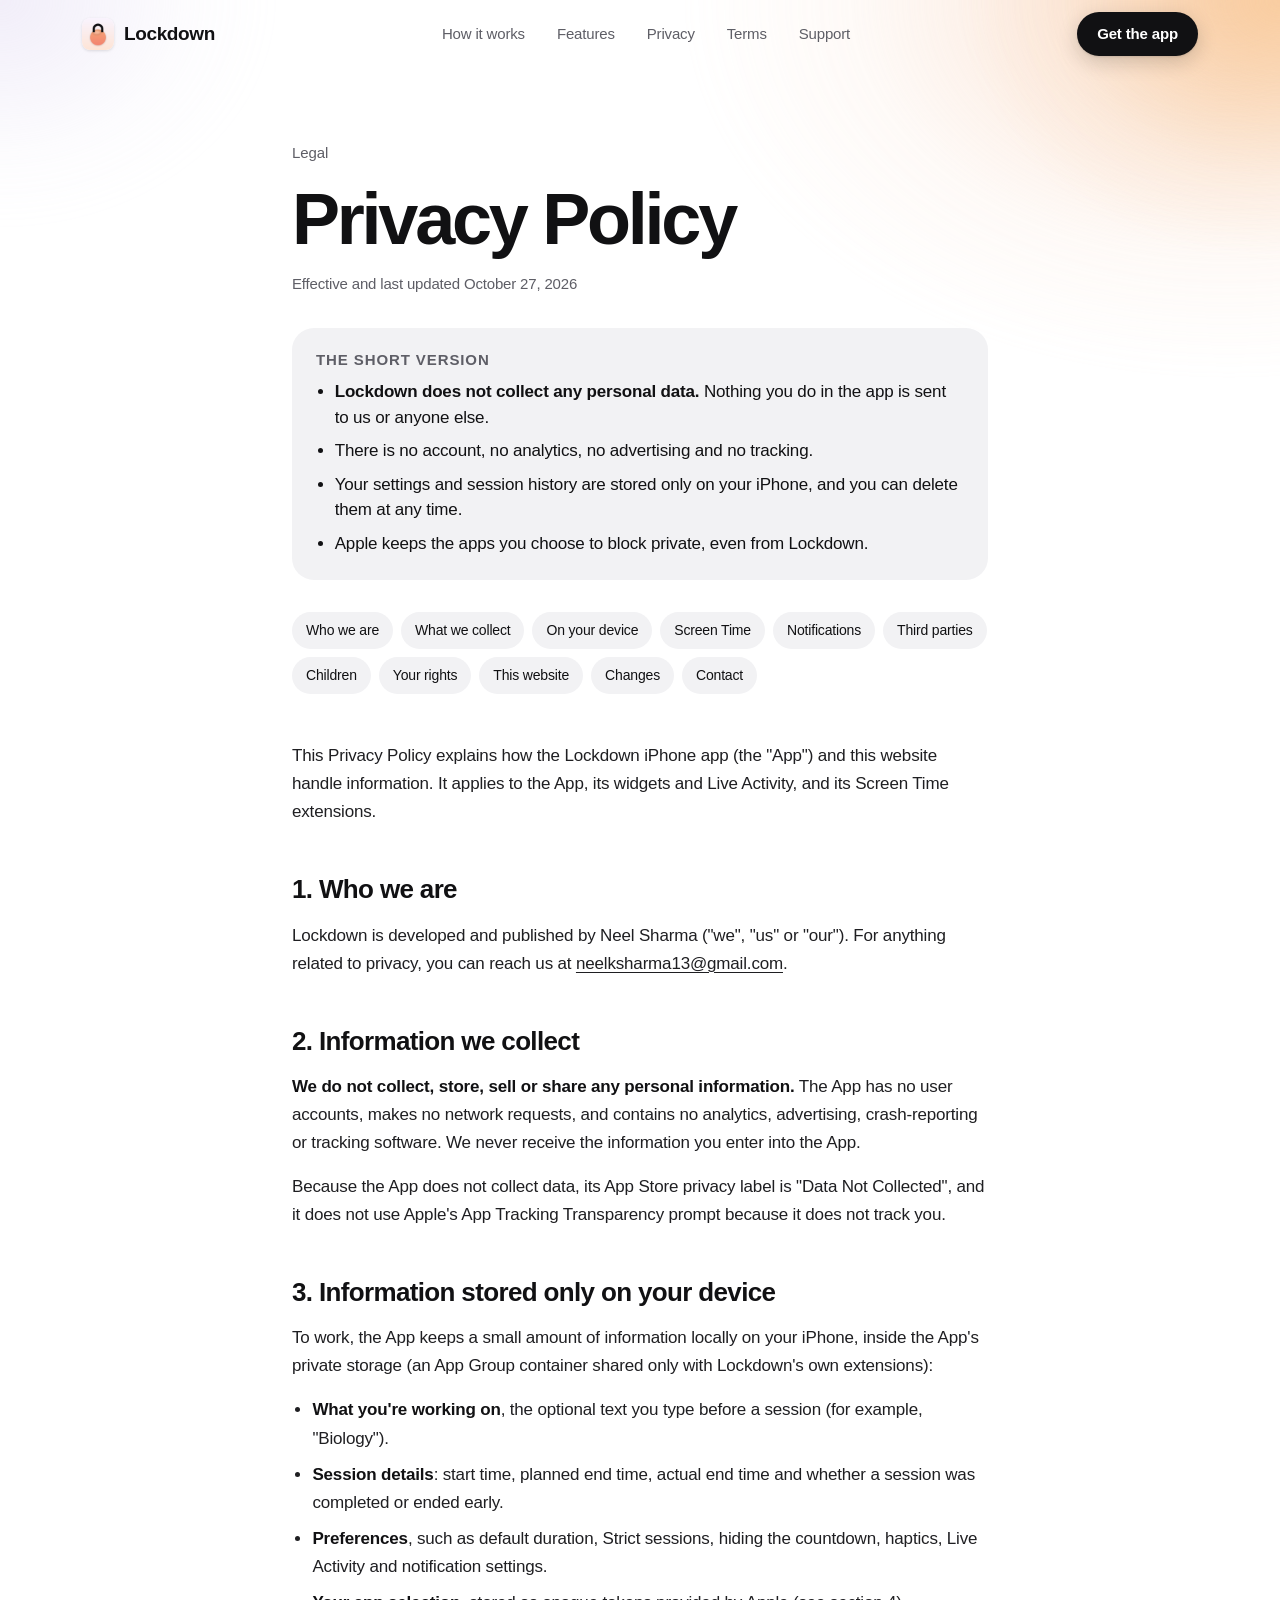
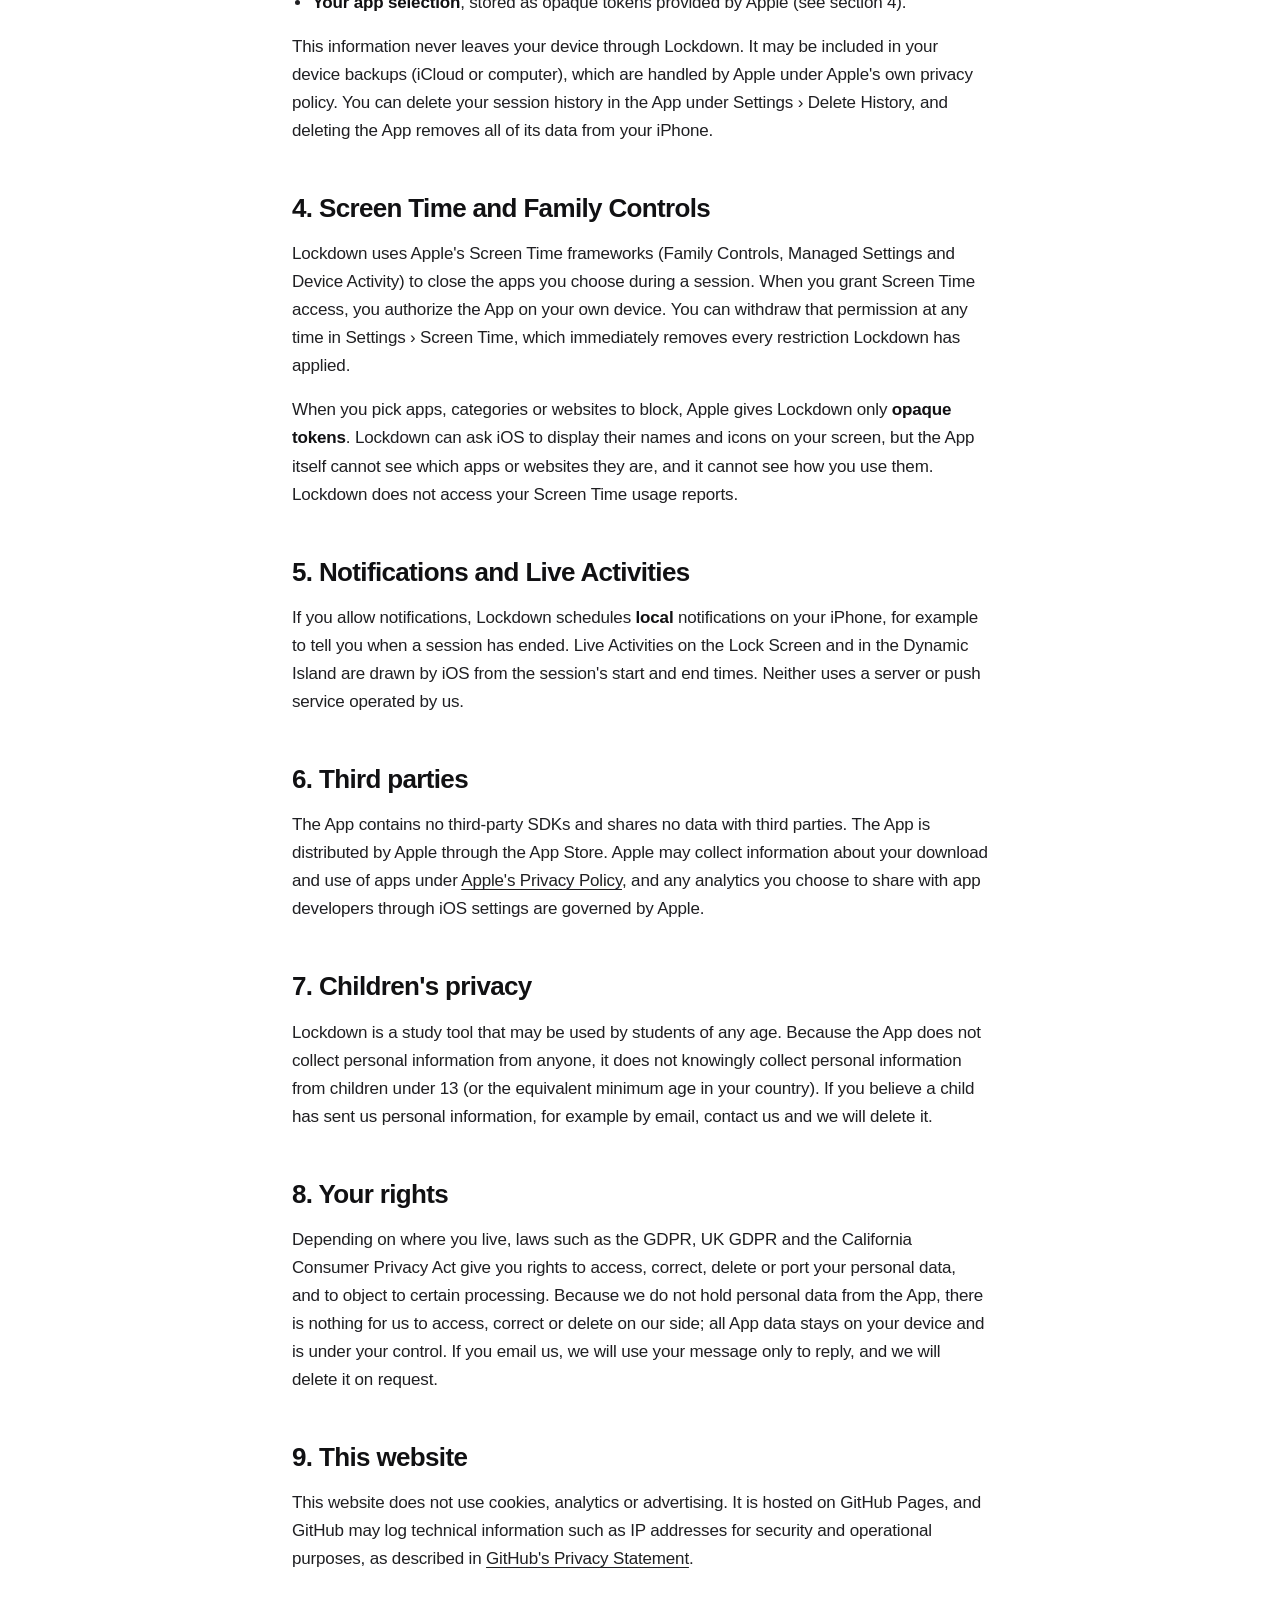
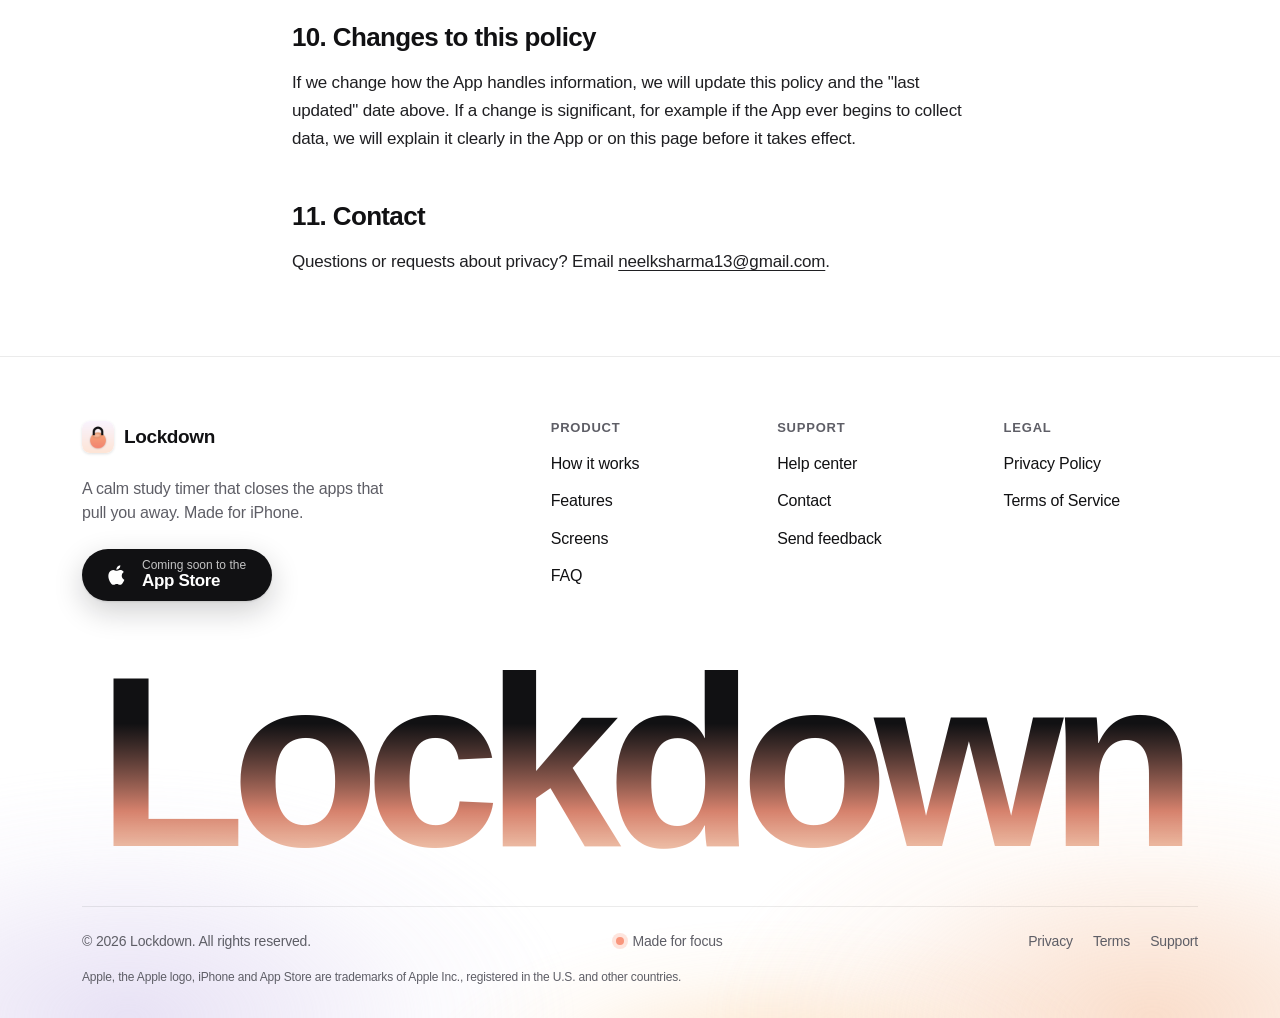
==== privacy/index.html @ 427d25eb "Launch the Lockdown website Home page with product screenshots in iPhone 18 Pro bezels, support page" ====
<!doctype html>
<html lang="en">
<head>
  <meta charset="utf-8">
  <meta name="viewport" content="width=device-width, initial-scale=1, viewport-fit=cover">
  <title>Privacy Policy | Lockdown</title>
  <meta name="description" content="Lockdown collects no personal data. No account, no analytics, no tracking. Your study sessions and settings stay on your iPhone.">
  <meta name="robots" content="index, follow">
  <link rel="canonical" href="https://neel-sh.github.io/Lockdown-website/privacy/">
  <meta name="theme-color" content="#ffffff" media="(prefers-color-scheme: light)">
  <meta name="theme-color" content="#000000" media="(prefers-color-scheme: dark)">
  <meta name="color-scheme" content="light dark">
  <meta property="og:type" content="website">
  <meta property="og:site_name" content="Lockdown">
  <meta property="og:title" content="Privacy Policy | Lockdown">
  <meta property="og:description" content="Lockdown collects no personal data. No account, no analytics, no tracking. Your study sessions and settings stay on your iPhone.">
  <meta property="og:url" content="https://neel-sh.github.io/Lockdown-website/privacy/">
  <meta property="og:image" content="https://neel-sh.github.io/Lockdown-website/assets/img/og-image.jpg">
  <meta name="twitter:card" content="summary_large_image">
  <link rel="icon" href="../favicon.ico" sizes="any">
  <link rel="icon" type="image/png" sizes="64x64" href="../assets/img/favicon-64.png">
  <link rel="apple-touch-icon" href="../assets/img/apple-touch-icon.png">
  <link rel="manifest" href="../site.webmanifest">
  <link rel="stylesheet" href="../assets/css/site.css">
  <script type="application/ld+json">
  [
    {
      "@context": "https://schema.org",
      "@type": "BreadcrumbList",
      "itemListElement": [
        {
          "@type": "ListItem",
          "position": 1,
          "name": "Lockdown",
          "item": "https://neel-sh.github.io/Lockdown-website/"
        },
        {
          "@type": "ListItem",
          "position": 2,
          "name": "Privacy Policy",
          "item": "https://neel-sh.github.io/Lockdown-website/privacy/"
        }
      ]
    },
    {
      "@context": "https://schema.org",
      "@type": "WebPage",
      "name": "Lockdown Privacy Policy",
      "url": "https://neel-sh.github.io/Lockdown-website/privacy/",
      "dateModified": "2026-10-27"
    }
  ]
  </script>
</head>
<body>
  <a class="skip" href="#main">Skip to content</a>

  <header class="nav" role="banner">
    <div class="wrap">
      <a class="brand" href="../" aria-label="Lockdown home">
        <img src="../assets/img/icon-192.png" alt="" width="32" height="32">
        Lockdown
      </a>
      <nav aria-label="Primary">
        <ul class="nav-links">
          <li><a href="../#how">How it works</a></li>
          <li><a href="../#features">Features</a></li>
          <li><a href="../privacy/">Privacy</a></li>
          <li><a href="../terms/">Terms</a></li>
          <li><a href="../support/">Support</a></li>
        </ul>
      </nav>
      <a class="btn btn-primary" href="../#download">Get the app</a>
    </div>
  </header>

  <main id="main" class="doc">
    <div class="atmosphere" aria-hidden="true">
      <span class="glow" style="--c: var(--peach); left: 96%; top: 0%; width: 1100px; height: 760px; --o: .7"></span>
      <span class="glow" style="--c: var(--apricot); left: 100%; top: 0%; width: 640px; height: 520px; --o: .6"></span>
      <span class="glow" style="--c: var(--lavender); left: 0%; top: 0%; width: 560px; height: 460px; --o: .35"></span>
    </div>
    <div class="wrap">
      <span class="eyebrow">Legal</span>
      <h1>Privacy Policy</h1>
      <p class="meta">Effective and last updated October 27, 2026</p>

      <div class="summary">
        <h2>The short version</h2>
        <ul>
          <li><strong>Lockdown does not collect any personal data.</strong> Nothing you do in the app is sent to us or anyone else.</li>
          <li>There is no account, no analytics, no advertising and no tracking.</li>
          <li>Your settings and session history are stored only on your iPhone, and you can delete them at any time.</li>
          <li>Apple keeps the apps you choose to block private, even from Lockdown.</li>
        </ul>
      </div>

      <nav class="toc" aria-label="On this page">
        <a href="#who">Who we are</a><a href="#collect">What we collect</a><a href="#device">On your device</a><a href="#screentime">Screen Time</a><a href="#notifications">Notifications</a><a href="#third">Third parties</a><a href="#children">Children</a><a href="#rights">Your rights</a><a href="#website">This website</a><a href="#changes">Changes</a><a href="#contact">Contact</a>
      </nav>

      <div class="prose">
        <p>This Privacy Policy explains how the Lockdown iPhone app (the "App") and this website handle information. It applies to the App, its widgets and Live Activity, and its Screen Time extensions.</p>

        <h2 id="who">1. Who we are</h2>
        <p>Lockdown is developed and published by Neel Sharma ("we", "us" or "our"). For anything related to privacy, you can reach us at <a href="mailto:neelksharma13@gmail.com">neelksharma13@gmail.com</a>.</p>

        <h2 id="collect">2. Information we collect</h2>
        <p><strong>We do not collect, store, sell or share any personal information.</strong> The App has no user accounts, makes no network requests, and contains no analytics, advertising, crash-reporting or tracking software. We never receive the information you enter into the App.</p>
        <p>Because the App does not collect data, its App Store privacy label is "Data Not Collected", and it does not use Apple's App Tracking Transparency prompt because it does not track you.</p>

        <h2 id="device">3. Information stored only on your device</h2>
        <p>To work, the App keeps a small amount of information locally on your iPhone, inside the App's private storage (an App Group container shared only with Lockdown's own extensions):</p>
        <ul>
          <li><strong>What you're working on</strong>, the optional text you type before a session (for example, "Biology").</li>
          <li><strong>Session details</strong>: start time, planned end time, actual end time and whether a session was completed or ended early.</li>
          <li><strong>Preferences</strong>, such as default duration, Strict sessions, hiding the countdown, haptics, Live Activity and notification settings.</li>
          <li><strong>Your app selection</strong>, stored as opaque tokens provided by Apple (see section 4).</li>
        </ul>
        <p>This information never leaves your device through Lockdown. It may be included in your device backups (iCloud or computer), which are handled by Apple under Apple's own privacy policy. You can delete your session history in the App under Settings › Delete History, and deleting the App removes all of its data from your iPhone.</p>

        <h2 id="screentime">4. Screen Time and Family Controls</h2>
        <p>Lockdown uses Apple's Screen Time frameworks (Family Controls, Managed Settings and Device Activity) to close the apps you choose during a session. When you grant Screen Time access, you authorize the App on your own device. You can withdraw that permission at any time in Settings › Screen Time, which immediately removes every restriction Lockdown has applied.</p>
        <p>When you pick apps, categories or websites to block, Apple gives Lockdown only <strong>opaque tokens</strong>. Lockdown can ask iOS to display their names and icons on your screen, but the App itself cannot see which apps or websites they are, and it cannot see how you use them. Lockdown does not access your Screen Time usage reports.</p>

        <h2 id="notifications">5. Notifications and Live Activities</h2>
        <p>If you allow notifications, Lockdown schedules <strong>local</strong> notifications on your iPhone, for example to tell you when a session has ended. Live Activities on the Lock Screen and in the Dynamic Island are drawn by iOS from the session's start and end times. Neither uses a server or push service operated by us.</p>

        <h2 id="third">6. Third parties</h2>
        <p>The App contains no third-party SDKs and shares no data with third parties. The App is distributed by Apple through the App Store. Apple may collect information about your download and use of apps under <a href="https://www.apple.com/legal/privacy/" rel="noopener">Apple's Privacy Policy</a>, and any analytics you choose to share with app developers through iOS settings are governed by Apple.</p>

        <h2 id="children">7. Children's privacy</h2>
        <p>Lockdown is a study tool that may be used by students of any age. Because the App does not collect personal information from anyone, it does not knowingly collect personal information from children under 13 (or the equivalent minimum age in your country). If you believe a child has sent us personal information, for example by email, contact us and we will delete it.</p>

        <h2 id="rights">8. Your rights</h2>
        <p>Depending on where you live, laws such as the GDPR, UK GDPR and the California Consumer Privacy Act give you rights to access, correct, delete or port your personal data, and to object to certain processing. Because we do not hold personal data from the App, there is nothing for us to access, correct or delete on our side; all App data stays on your device and is under your control. If you email us, we will use your message only to reply, and we will delete it on request.</p>

        <h2 id="website">9. This website</h2>
        <p>This website does not use cookies, analytics or advertising. It is hosted on GitHub Pages, and GitHub may log technical information such as IP addresses for security and operational purposes, as described in <a href="https://docs.github.com/en/site-policy/privacy-policies/github-general-privacy-statement" rel="noopener">GitHub's Privacy Statement</a>.</p>

        <h2 id="changes">10. Changes to this policy</h2>
        <p>If we change how the App handles information, we will update this policy and the "last updated" date above. If a change is significant, for example if the App ever begins to collect data, we will explain it clearly in the App or on this page before it takes effect.</p>

        <h2 id="contact">11. Contact</h2>
        <p>Questions or requests about privacy? Email <a href="mailto:neelksharma13@gmail.com">neelksharma13@gmail.com</a>.</p>
      </div>
    </div>
  </main>

  <footer class="footer" role="contentinfo">
    <div class="atmosphere" aria-hidden="true">
      <span class="glow" style="--c: var(--lavender); left: 10%; top: 100%; width: 900px; height: 500px; --o: .6"></span>
      <span class="glow" style="--c: var(--peach); left: 90%; top: 100%; width: 900px; height: 500px; --o: .75"></span>
      <span class="glow" style="--c: var(--apricot); left: 60%; top: 108%; width: 700px; height: 300px; --o: .4"></span>
    </div>
    <div class="wrap" style="position: relative; z-index: 1">
      <div class="top">
        <div class="about">
          <a class="brand" href="../"><img src="../assets/img/icon-192.png" alt="" width="32" height="32" loading="lazy">Lockdown</a>
          <p>A calm study timer that closes the apps that pull you away. Made for iPhone.</p>
          <a class="store" data-store href="../#download" aria-label="Download Lockdown on the App Store">
            <svg viewBox="0 0 24 24" fill="currentColor" aria-hidden="true"><path d="M16.37 12.62c-.02-2.3 1.88-3.4 1.96-3.46-1.07-1.56-2.73-1.78-3.32-1.8-1.41-.14-2.76.83-3.47.83-.72 0-1.82-.81-3-.79-1.54.02-2.96.9-3.75 2.27-1.6 2.78-.41 6.89 1.15 9.14.76 1.1 1.67 2.34 2.86 2.3 1.15-.05 1.58-.74 2.97-.74 1.38 0 1.78.74 2.99.72 1.24-.02 2.02-1.12 2.77-2.23.87-1.28 1.23-2.52 1.25-2.58-.03-.01-2.39-.92-2.41-3.66zM14.1 5.86c.63-.77 1.06-1.83.94-2.89-.91.04-2.02.61-2.67 1.37-.58.68-1.1 1.77-.96 2.81 1.02.08 2.06-.52 2.69-1.29z"/></svg>
            <span><small>Download on the</small><strong>App Store</strong></span>
          </a>
        </div>
        <div class="cols">
          <div>
            <h4>Product</h4>
            <ul>
              <li><a href="../#how">How it works</a></li>
              <li><a href="../#features">Features</a></li>
              <li><a href="../#screens">Screens</a></li>
              <li><a href="../#faq">FAQ</a></li>
            </ul>
          </div>
          <div>
            <h4>Support</h4>
            <ul>
              <li><a href="../support/">Help center</a></li>
              <li><a href="mailto:neelksharma13@gmail.com?subject=Lockdown">Contact</a></li>
              <li><a href="../support/#feedback">Send feedback</a></li>
            </ul>
          </div>
          <div>
            <h4>Legal</h4>
            <ul>
              <li><a href="../privacy/">Privacy Policy</a></li>
              <li><a href="../terms/">Terms of Service</a></li>
            </ul>
          </div>
        </div>
      </div>
      <div class="wordmark" aria-hidden="true">Lockdown</div>
      <div class="bottom">
        <span>© <span data-year>2026</span> Lockdown. All rights reserved.</span>
        <span class="status"><i aria-hidden="true"></i>Made for focus</span>
        <span class="links"><a href="../privacy/">Privacy</a><a href="../terms/">Terms</a><a href="../support/">Support</a></span>
      </div>
      <p class="muted" style="font-size: 12px; margin-top: 16px">Apple, the Apple logo, iPhone and App Store are trademarks of Apple Inc., registered in the U.S. and other countries.</p>
    </div>
  </footer>

  <script src="../assets/js/site.js" defer></script>
</body>
</html>
---- assets/css/site.css ----
/* Lockdown — site styles
   Mirrors the app's design system: Ink/Graphite type on a white (or black) ground,
   one diffused field of warm light per section, glass only on things you touch. */

:root {
  /* Neutrals */
  --ground: #ffffff;
  --ink: #111113;
  --graphite: #5e5e66;
  --fill: #f2f2f4;
  --fill-selected: #ffffff;
  --track: rgba(0, 0, 0, 0.1);
  --hairline: rgba(0, 0, 0, 0.08);

  /* Atmosphere */
  --rose: #dc8e9c;
  --coral: #f9967d;
  --peach: #f8d2b9;
  --apricot: #f8be7e;
  --yellow: #fae8a2;
  --lavender: #d8ceee;

  --glass: rgba(255, 255, 255, 0.62);
  --glass-border: rgba(255, 255, 255, 0.7);
  --shadow: 0 1px 2px rgba(17, 17, 19, 0.04), 0 8px 24px rgba(17, 17, 19, 0.06);
  --phone-shadow: drop-shadow(0 40px 60px rgba(80, 40, 20, 0.16)) drop-shadow(0 8px 16px rgba(17, 17, 19, 0.08));

  /* 4-pt scale, as in the app */
  --s1: 4px; --s2: 8px; --s3: 12px; --s4: 16px; --s5: 20px; --s6: 24px; --s8: 32px; --s12: 48px; --s16: 64px;
  --margin: 20px;
  --radius: 22px;
  --capsule: 52px;
  --max: 1180px;

  --font: -apple-system, BlinkMacSystemFont, "SF Pro Display", "SF Pro Text", "Inter", "Segoe UI", Roboto, "Helvetica Neue", Arial, sans-serif;
  --ease: cubic-bezier(0.22, 1, 0.36, 1);

  color-scheme: light dark;
}

@media (prefers-color-scheme: dark) {
  :root:not([data-theme="light"]) {
    --ground: #000000;
    --ink: #f5f5f7;
    --graphite: #a3a3ab;
    --fill: #1c1c1e;
    --fill-selected: #48484d;
    --track: rgba(255, 255, 255, 0.16);
    --hairline: rgba(255, 255, 255, 0.1);
    --rose: #9d3d59;
    --coral: #ca5843;
    --peach: #a95d3a;
    --apricot: #ca7e31;
    --yellow: #d1ac4e;
    --lavender: #674f8d;
    --glass: rgba(28, 28, 30, 0.6);
    --glass-border: rgba(255, 255, 255, 0.08);
    --shadow: 0 1px 2px rgba(0, 0, 0, 0.4), 0 8px 24px rgba(0, 0, 0, 0.4);
    --phone-shadow: drop-shadow(0 40px 60px rgba(0, 0, 0, 0.6)) drop-shadow(0 0 40px rgba(202, 88, 67, 0.12));
  }
}

:root[data-theme="dark"] {
  --ground: #000000;
  --ink: #f5f5f7;
  --graphite: #a3a3ab;
  --fill: #1c1c1e;
  --fill-selected: #48484d;
  --track: rgba(255, 255, 255, 0.16);
  --hairline: rgba(255, 255, 255, 0.1);
  --rose: #9d3d59;
  --coral: #ca5843;
  --peach: #a95d3a;
  --apricot: #ca7e31;
  --yellow: #d1ac4e;
  --lavender: #674f8d;
  --glass: rgba(28, 28, 30, 0.6);
  --glass-border: rgba(255, 255, 255, 0.08);
  --shadow: 0 1px 2px rgba(0, 0, 0, 0.4), 0 8px 24px rgba(0, 0, 0, 0.4);
  --phone-shadow: drop-shadow(0 40px 60px rgba(0, 0, 0, 0.6)) drop-shadow(0 0 40px rgba(202, 88, 67, 0.12));
}

*, *::before, *::after { box-sizing: border-box; }

html {
  -webkit-text-size-adjust: 100%;
  text-size-adjust: 100%;
  scroll-behavior: smooth;
  scroll-padding-top: 88px;
}

body {
  margin: 0;
  background: var(--ground);
  color: var(--ink);
  font-family: var(--font);
  font-size: 17px;
  line-height: 1.5;
  letter-spacing: -0.01em;
  -webkit-font-smoothing: antialiased;
  -moz-osx-font-smoothing: grayscale;
  overflow-x: clip;
}

img { display: block; max-width: 100%; height: auto; }
a { color: inherit; }
p { margin: 0; }
h1, h2, h3, h4 { margin: 0; font-weight: 700; letter-spacing: -0.03em; line-height: 1.05; }

.skip {
  position: absolute; left: var(--s4); top: -60px; z-index: 100;
  background: var(--ink); color: var(--ground); padding: var(--s2) var(--s4); border-radius: 999px;
  text-decoration: none; font-weight: 600;
}
.skip:focus { top: var(--s4); }

:focus-visible { outline: 2px solid var(--ink); outline-offset: 3px; border-radius: 8px; }

.wrap { width: 100%; max-width: var(--max); margin: 0 auto; padding: 0 var(--margin); }
@media (min-width: 720px) { .wrap { padding: 0 var(--s8); } }

.eyebrow {
  display: inline-flex; align-items: center; gap: var(--s2);
  font-size: 15px; font-weight: 500; color: var(--graphite); letter-spacing: -0.005em;
}
.muted { color: var(--graphite); }

/* ---------- Atmosphere: one diffused field of light ---------- */
.atmosphere { position: absolute; inset: 0; overflow: hidden; pointer-events: none; z-index: 0; }
.glow {
  position: absolute; border-radius: 50%;
  background: radial-gradient(closest-side, var(--c) 0%, color-mix(in srgb, var(--c) 62%, transparent) 32%, color-mix(in srgb, var(--c) 16%, transparent) 68%, transparent 100%);
  filter: blur(8px);
  opacity: var(--o, 1);
  transform: translate(-50%, -50%);
  will-change: transform;
}
@supports not (background: color-mix(in srgb, red, blue)) {
  .glow { background: radial-gradient(closest-side, var(--c), transparent); }
}
@media (prefers-color-scheme: dark) { :root:not([data-theme="light"]) .glow { opacity: calc(var(--o, 1) * 0.9); } }

.rings {
  position: absolute; border-radius: 50%; transform: translate(-50%, -50%);
  background: repeating-radial-gradient(circle, transparent 0 calc(12.5% - 1px), rgba(255, 255, 255, 0.45) calc(12.5% - 1px) 12.5%);
  -webkit-mask: radial-gradient(circle, #000 0 70.5%, transparent 71%);
          mask: radial-gradient(circle, #000 0 70.5%, transparent 71%);
}

/* ---------- Nav ---------- */
.nav {
  position: fixed; top: 0; left: 0; right: 0; z-index: 50;
  padding: var(--s3) 0;
  transition: background 0.3s var(--ease), box-shadow 0.3s var(--ease);
}
.nav.scrolled {
  background: color-mix(in srgb, var(--ground) 72%, transparent);
  -webkit-backdrop-filter: saturate(180%) blur(20px);
          backdrop-filter: saturate(180%) blur(20px);
  box-shadow: 0 1px 0 var(--hairline);
}
.nav .wrap { display: flex; align-items: center; justify-content: space-between; gap: var(--s4); }
.brand { display: inline-flex; align-items: center; gap: 10px; text-decoration: none; font-weight: 650; font-size: 19px; letter-spacing: -0.02em; }
.brand img { width: 32px; height: 32px; border-radius: 8px; box-shadow: 0 1px 3px rgba(0,0,0,.12); }
.nav-links { display: none; gap: var(--s8); list-style: none; margin: 0; padding: 0; }
.nav-links a { text-decoration: none; font-size: 15px; color: var(--graphite); font-weight: 500; transition: color .2s; }
.nav-links a:hover { color: var(--ink); }
@media (min-width: 860px) { .nav-links { display: flex; } }

/* ---------- Buttons (capsules, like the app) ---------- */
.btn {
  display: inline-flex; align-items: center; justify-content: center; gap: 10px;
  min-height: 44px; padding: 0 var(--s5);
  border-radius: 999px; border: 0; cursor: pointer;
  font: inherit; font-weight: 600; font-size: 15px; letter-spacing: -0.01em; text-decoration: none;
  transition: transform .2s var(--ease), box-shadow .2s var(--ease), background .2s;
  -webkit-tap-highlight-color: transparent;
}
.btn:active { transform: scale(0.97); }
.btn-primary { background: var(--ink); color: var(--ground); box-shadow: 0 1px 2px rgba(0,0,0,.1), 0 6px 20px rgba(17,17,19,.18); }
.btn-primary:hover { transform: translateY(-1px); box-shadow: 0 2px 4px rgba(0,0,0,.1), 0 12px 28px rgba(17,17,19,.22); }
.btn-glass {
  background: var(--glass); color: var(--ink);
  border: 1px solid var(--glass-border);
  -webkit-backdrop-filter: blur(20px) saturate(160%); backdrop-filter: blur(20px) saturate(160%);
  box-shadow: var(--shadow);
}
.btn-lg { min-height: var(--capsule); padding: 0 var(--s6); font-size: 17px; }

.store {
  display: inline-flex; align-items: center; gap: 12px;
  min-height: 60px; padding: 0 26px 0 22px; border-radius: 999px;
  background: var(--ink); color: var(--ground); text-decoration: none;
  box-shadow: 0 1px 2px rgba(0,0,0,.1), 0 10px 30px rgba(17,17,19,.2);
  transition: transform .25s var(--ease), box-shadow .25s var(--ease);
}
.store:hover { transform: translateY(-2px); box-shadow: 0 2px 4px rgba(0,0,0,.1), 0 16px 40px rgba(17,17,19,.26); }
.store:active { transform: scale(.98); }
.store svg { width: 26px; height: 26px; flex: none; }
.store span { display: flex; flex-direction: column; line-height: 1.1; text-align: left; }
.store small { font-size: 12px; font-weight: 500; opacity: .75; letter-spacing: 0; }
.store strong { font-size: 19px; font-weight: 600; letter-spacing: -0.02em; }
.store[aria-disabled="true"] { cursor: default; }

/* ---------- Hero ---------- */
.hero { position: relative; padding: 128px 0 0; overflow: hidden; isolation: isolate; }
.hero .wrap { position: relative; z-index: 1; display: grid; gap: var(--s12); align-items: center; }
.hero-copy { max-width: 620px; }
.hero h1 { font-size: clamp(52px, 9vw, 104px); letter-spacing: -0.045em; line-height: 0.98; margin-top: var(--s5); }
.hero .lede { font-size: clamp(19px, 2.2vw, 23px); line-height: 1.45; color: var(--graphite); margin-top: var(--s6); max-width: 34ch; }
.hero-cta { display: flex; flex-wrap: wrap; align-items: center; gap: var(--s4); margin-top: var(--s8); }
.hero-note { font-size: 14px; color: var(--graphite); }

.pill {
  display: inline-flex; align-items: center; gap: var(--s2);
  padding: 6px 14px 6px 6px; border-radius: 999px;
  background: var(--glass); border: 1px solid var(--glass-border);
  -webkit-backdrop-filter: blur(16px); backdrop-filter: blur(16px);
  font-size: 14px; font-weight: 500; color: var(--ink);
}
.pill b { background: var(--ink); color: var(--ground); font-size: 12px; font-weight: 600; padding: 3px 9px; border-radius: 999px; }

.hero-stage { position: relative; display: flex; justify-content: center; align-items: flex-end; min-height: 520px; }
.hero-stage .phone { width: min(78vw, 340px); position: relative; z-index: 2; }
.hero-stage .phone.back { position: absolute; width: min(64vw, 280px); z-index: 1; opacity: .96; }
.hero-stage .phone.back.left { transform: translate(-58%, -6%) rotate(-6deg); }
.hero-stage .phone.back.right { transform: translate(58%, -6%) rotate(6deg); }
.hero-fade { position: absolute; left: 0; right: 0; bottom: 0; height: 160px; background: linear-gradient(to bottom, transparent, var(--ground)); z-index: 3; pointer-events: none; }

@media (min-width: 1120px) {
  .hero { padding-top: 160px; }
  .hero .wrap { grid-template-columns: 1fr 1fr; gap: var(--s8); }
  .hero h1 { font-size: clamp(64px, 6.6vw, 100px); }
  .hero-stage { min-height: 720px; }
  .hero-stage .phone { width: 340px; }
  .hero-stage .phone.back { width: 270px; }
  .hero-stage .phone.back.left { transform: translate(-44%, -5%) rotate(-6deg); }
  .hero-stage .phone.back.right { transform: translate(44%, -5%) rotate(6deg); }
}
@media (max-width: 1119px) {
  .hero-copy { margin: 0 auto; text-align: center; }
  .hero .lede { margin-left: auto; margin-right: auto; }
  .hero-cta { justify-content: center; }
}
@media (max-width: 560px) {
  .hero-stage .phone.back { display: none; }
  .hero-stage { min-height: 0; }
}

.phone { filter: var(--phone-shadow); }
picture { display: contents; }
picture.phone { display: block; }
picture.phone img { width: 100%; }

/* ---------- Trust strip ---------- */
.strip { position: relative; z-index: 4; padding: var(--s12) 0 0; }
.strip ul {
  list-style: none; margin: 0; padding: 0;
  display: grid; grid-template-columns: repeat(2, 1fr); gap: var(--s4) var(--s6);
}
.strip li { display: flex; align-items: center; gap: var(--s3); font-size: 15px; color: var(--graphite); font-weight: 500; }
.strip svg { width: 22px; height: 22px; color: var(--ink); flex: none; }
@media (min-width: 860px) { .strip ul { grid-template-columns: repeat(4, 1fr); } }

/* ---------- Sections ---------- */
section { position: relative; overflow-x: clip; }
main, .footer { overflow-x: clip; }
.section { padding: 112px 0; }
@media (min-width: 860px) { .section { padding: 160px 0; } }
.section-head { max-width: 760px; }
.section-head.center { margin: 0 auto; text-align: center; }
.section h2, .band h2 { font-size: clamp(40px, 6vw, 72px); letter-spacing: -0.04em; margin-top: var(--s4); }
.section .sub, .band .sub { font-size: clamp(18px, 2vw, 21px); color: var(--graphite); margin-top: var(--s5); line-height: 1.5; }
.section-head.center .sub { margin-left: auto; margin-right: auto; max-width: 40ch; }

/* How it works */
.steps { list-style: none; padding: 0; margin: var(--s16) 0 0; display: grid; gap: var(--s4); counter-reset: step; }
@media (min-width: 860px) { .steps { grid-template-columns: repeat(3, 1fr); gap: var(--s5); } }
.step {
  position: relative; overflow: hidden; isolation: isolate;
  padding: var(--s8); border-radius: 28px; background: var(--fill);
  min-height: 320px; display: flex; flex-direction: column;
}
.step .num {
  font-size: 96px; font-weight: 400; letter-spacing: -0.04em; line-height: 1;
  font-variant-numeric: tabular-nums;
}
.step h3 { font-size: 26px; margin-top: auto; letter-spacing: -0.025em; }
.step p { color: var(--graphite); margin-top: var(--s3); font-size: 16px; }
.step .chips { display: flex; gap: 6px; margin-top: var(--s5); background: var(--ground); padding: 4px; border-radius: 999px; width: fit-content; }
.step .chips span { padding: 6px 14px; border-radius: 999px; font-size: 14px; font-variant-numeric: tabular-nums; }
.step .chips .on { background: var(--fill); font-weight: 600; box-shadow: var(--shadow); }
.step .glow { --o: .5; }

/* Showcase rows */
.showcase { display: grid; gap: var(--s16); margin-top: var(--s16); }
.row { display: grid; gap: var(--s8); align-items: center; }
.row .media { position: relative; display: flex; justify-content: center; padding: var(--s8) 0; isolation: isolate; }
.row .media img { width: min(76vw, 340px); position: relative; z-index: 1; }
.row .copy { max-width: 480px; }
.row h3 { font-size: clamp(32px, 4vw, 48px); letter-spacing: -0.035em; margin-top: var(--s3); }
.row p { color: var(--graphite); font-size: 18px; margin-top: var(--s4); }
.row .quote {
  font-size: 22px !important; font-weight: 700 !important; letter-spacing: -0.02em;
  margin-top: var(--s6); padding: var(--s4) var(--s5); border-radius: 18px; background: var(--fill);
  font-size: 16px; color: var(--ink); font-weight: 500;
}
.row .quote small { display: block; color: var(--graphite); font-weight: 400; margin-top: 4px; font-size: 15px; letter-spacing: -0.005em; }
.ticks { list-style: none; padding: 0; margin: var(--s6) 0 0; display: grid; gap: var(--s3); }
.ticks li { display: flex; gap: var(--s3); align-items: flex-start; font-size: 16px; }
.ticks svg { width: 20px; height: 20px; flex: none; margin-top: 2px; }
@media (min-width: 900px) {
  .row { grid-template-columns: 1fr 1fr; gap: var(--s16); }
  .row.flip .media { order: 2; }
  .row .media img { width: 360px; }
}

/* Features grid */
.grid { display: grid; gap: var(--s4); margin-top: var(--s16); }
@media (min-width: 680px) { .grid { grid-template-columns: repeat(2, 1fr); } }
@media (min-width: 1000px) { .grid { grid-template-columns: repeat(3, 1fr); gap: var(--s5); } }
.card {
  position: relative; overflow: hidden; isolation: isolate;
  padding: var(--s8); border-radius: var(--radius); background: var(--fill);
  transition: transform .4s var(--ease);
}
.card:hover { transform: translateY(-3px); }
.card .ico {
  width: 48px; height: 48px; border-radius: 14px; display: grid; place-items: center;
  background: var(--ground); box-shadow: var(--shadow);
}
.card .ico svg { width: 24px; height: 24px; }
.card h3 { font-size: 21px; letter-spacing: -0.02em; margin-top: var(--s6); line-height: 1.2; }
.card p { color: var(--graphite); font-size: 16px; margin-top: var(--s2); }
.card.wide { grid-column: 1 / -1; }
@media (min-width: 1000px) { .card.wide { grid-column: span 2; } }

/* Gallery */
.gallery-wrap { margin-top: var(--s12); }
.toggle {
  display: inline-flex; padding: 4px; border-radius: 999px; background: var(--fill); position: relative;
}
.toggle button {
  font: inherit; font-size: 15px; font-weight: 500; color: var(--ink);
  border: 0; background: transparent; padding: 10px 22px; border-radius: 999px; cursor: pointer; min-height: 44px;
  transition: background .3s var(--ease), box-shadow .3s var(--ease);
}
.toggle button[aria-pressed="true"] { background: var(--fill-selected); font-weight: 600; box-shadow: var(--shadow); }
.gallery {
  display: flex; gap: var(--s6); overflow-x: auto; scroll-snap-type: x mandatory;
  padding: var(--s12) var(--margin) var(--s16); margin: 0 calc(var(--margin) * -1);
  scrollbar-width: none; -webkit-overflow-scrolling: touch;
}
.gallery::-webkit-scrollbar { display: none; }
.gallery figure { margin: 0; flex: none; width: 260px; scroll-snap-align: center; text-align: center; }
.gallery img { width: 100%; }
.gallery figcaption { margin-top: var(--s5); font-size: 15px; color: var(--graphite); }
.gallery figcaption strong { display: block; color: var(--ink); font-weight: 600; font-size: 17px; }
@media (min-width: 1100px) {
  .gallery { justify-content: center; overflow: visible; margin: 0; padding-left: 0; padding-right: 0; }
  .gallery figure { width: 250px; }
  .gallery figure:nth-child(even) { transform: translateY(48px); }
}
.gallery [data-variant] { transition: opacity .5s var(--ease); }

/* Privacy band */
.band { padding: 0 var(--s3); }
@media (min-width: 720px) { .band { padding: 0 var(--s5); } }
.band-inner {
  position: relative; overflow: hidden; isolation: isolate;
  border-radius: 36px; background: #000; color: #f5f5f7;
  padding: 96px 0;
}
.band-inner .muted { color: #a3a3ab; }
.band-inner h2 { color: #f5f5f7; }
.band .grid { margin-top: var(--s12); }
.band .card { background: rgba(255, 255, 255, 0.06); border: 1px solid rgba(255, 255, 255, 0.08); }
.band .card p { color: #a3a3ab; }
.band .card .ico { background: rgba(255, 255, 255, 0.08); box-shadow: none; color: #f5f5f7; }
.band .glow { --o: .9; }
@media (min-width: 860px) { .band-inner { padding: 140px 0; border-radius: 48px; } }

/* FAQ */
.faq { max-width: 820px; margin: var(--s12) auto 0; }
.faq details { border-bottom: 1px solid var(--hairline); }
.faq details:first-child { border-top: 1px solid var(--hairline); }
.faq summary {
  list-style: none; cursor: pointer; padding: var(--s6) 0;
  display: flex; justify-content: space-between; align-items: center; gap: var(--s4);
  font-size: 19px; font-weight: 600; letter-spacing: -0.015em;
}
.faq summary::-webkit-details-marker { display: none; }
.faq summary::after {
  content: ""; flex: none; width: 32px; height: 32px; border-radius: 50%;
  background: var(--fill) url("data:image/svg+xml,%3Csvg xmlns='http://www.w3.org/2000/svg' viewBox='0 0 24 24' fill='none' stroke='%23888' stroke-width='2' stroke-linecap='round'%3E%3Cpath d='M12 6v12M6 12h12'/%3E%3C/svg%3E") center / 16px no-repeat;
  transition: transform .3s var(--ease);
}
.faq details[open] summary::after { transform: rotate(45deg); }
.faq .answer { padding: 0 0 var(--s6); color: var(--graphite); font-size: 17px; max-width: 64ch; }
.faq .answer p + p { margin-top: var(--s3); }

/* CTA */
.cta { text-align: center; overflow: hidden; isolation: isolate; padding-bottom: 120px; }
.cta .wrap { position: relative; z-index: 1; }
.cta h2 { font-size: clamp(56px, 10vw, 128px); letter-spacing: -0.05em; }
.cta .sub { margin: var(--s5) auto 0; max-width: 34ch; }
.cta .hero-cta { justify-content: center; }
.cta .icon { width: 112px; height: 112px; margin: 0 auto var(--s8); border-radius: 26px; box-shadow: 0 20px 40px rgba(120, 60, 30, .18); }

/* ---------- Footer ---------- */
.footer { position: relative; overflow: hidden; isolation: isolate; padding: var(--s16) 0 var(--s8); border-top: 1px solid var(--hairline); }
.footer .top { display: grid; gap: var(--s12); }
@media (min-width: 900px) { .footer .top { grid-template-columns: 1.3fr 2fr; } }
.footer .about p { color: var(--graphite); margin-top: var(--s4); max-width: 34ch; font-size: 16px; }
.footer .about .store { margin-top: var(--s6); min-height: 52px; }
.footer .about .store strong { font-size: 17px; }
.footer .cols { display: grid; grid-template-columns: repeat(2, 1fr); gap: var(--s8); }
@media (min-width: 640px) { .footer .cols { grid-template-columns: repeat(3, 1fr); } }
.footer h4 { font-size: 13px; font-weight: 600; text-transform: uppercase; letter-spacing: .06em; color: var(--graphite); }
.footer ul { list-style: none; margin: var(--s4) 0 0; padding: 0; display: grid; gap: var(--s3); }
.footer ul a { text-decoration: none; font-size: 16px; font-weight: 500; transition: opacity .2s; }
.footer ul a:hover { opacity: .6; }
.footer .wordmark {
  margin-top: var(--s16); position: relative;
  font-size: clamp(64px, 19vw, 248px); font-weight: 750; letter-spacing: -0.06em; line-height: .8; white-space: nowrap;
  text-align: center; user-select: none;
  background: linear-gradient(180deg, var(--ink) 0%, var(--ink) 28%, color-mix(in srgb, var(--coral) 85%, var(--ink)) 70%, color-mix(in srgb, var(--apricot) 40%, transparent) 100%);
  -webkit-background-clip: text; background-clip: text; color: transparent;
  padding-bottom: .06em;
}
.footer .bottom {
  margin-top: var(--s8); padding-top: var(--s6); border-top: 1px solid var(--hairline);
  display: flex; flex-wrap: wrap; gap: var(--s3) var(--s6); justify-content: space-between; align-items: center;
  font-size: 14px; color: var(--graphite);
}
.footer .bottom a { text-decoration: none; }
.footer .bottom a:hover { color: var(--ink); }
.footer .bottom .links { display: flex; gap: var(--s5); flex-wrap: wrap; }
.footer .status { display: inline-flex; align-items: center; gap: var(--s2); }
.footer .status i { width: 8px; height: 8px; border-radius: 50%; background: var(--coral); box-shadow: 0 0 0 4px color-mix(in srgb, var(--coral) 25%, transparent); }

/* ---------- Legal / text pages ---------- */
.doc { position: relative; padding: 140px 0 var(--s16); isolation: isolate; overflow: hidden; }
.doc .wrap { max-width: 760px; position: relative; z-index: 1; }
.doc h1 { font-size: clamp(44px, 7vw, 72px); letter-spacing: -0.045em; margin-top: var(--s4); }
.doc .meta { color: var(--graphite); margin-top: var(--s4); font-size: 15px; }
.doc .summary { margin-top: var(--s8); padding: var(--s6); border-radius: var(--radius); background: var(--fill); }
.doc .summary h2 { font-size: 15px; letter-spacing: 0; text-transform: uppercase; letter-spacing: .06em; color: var(--graphite); margin: 0; font-weight: 600; }
.doc .summary ul { margin: var(--s3) 0 0; padding-left: 1.1em; }
.doc .summary li { margin-top: var(--s2); }
.prose { margin-top: var(--s12); font-size: 17px; line-height: 1.65; }
.prose h2 { font-size: 26px; letter-spacing: -0.025em; margin: var(--s12) 0 var(--s4); line-height: 1.2; }
.prose h3 { font-size: 19px; letter-spacing: -0.015em; margin: var(--s8) 0 var(--s3); line-height: 1.3; }
.prose p, .prose ul, .prose ol { margin: 0 0 var(--s4); color: color-mix(in srgb, var(--ink) 82%, var(--graphite)); }
.prose ul, .prose ol { padding-left: 1.2em; }
.prose li + li { margin-top: var(--s2); }
.prose a { text-decoration-thickness: 1px; text-underline-offset: 3px; }
.prose strong { color: var(--ink); }
.toc { margin-top: var(--s8); display: flex; flex-wrap: wrap; gap: var(--s2); }
.toc a { text-decoration: none; font-size: 14px; padding: 8px 14px; border-radius: 999px; background: var(--fill); font-weight: 500; }
.toc a:hover { background: var(--fill-selected); box-shadow: var(--shadow); }

.contact-card {
  margin-top: var(--s8); display: flex; flex-wrap: wrap; align-items: center; justify-content: space-between; gap: var(--s4);
  padding: var(--s6); border-radius: var(--radius); background: var(--fill);
}
.contact-card strong { display: block; font-size: 19px; }

/* ---------- Motion ---------- */
.reveal { opacity: 0; transform: translateY(24px); transition: opacity .9s var(--ease), transform .9s var(--ease); }
.reveal.in { opacity: 1; transform: none; }
.reveal.d1 { transition-delay: .08s; } .reveal.d2 { transition-delay: .16s; } .reveal.d3 { transition-delay: .24s; }

@keyframes drift { 0%, 100% { transform: translate(-50%, -50%) scale(1); } 50% { transform: translate(-48%, -52%) scale(1.06); } }
.glow.drift { animation: drift 14s ease-in-out infinite; }
.glow.drift.slow { animation-duration: 20s; animation-delay: -6s; }

@media (prefers-reduced-motion: reduce) {
  html { scroll-behavior: auto; }
  .reveal { opacity: 1; transform: none; transition: opacity .25s; }
  .glow.drift { animation: none; }
  * { transition-duration: .25s !important; }
}
@media (prefers-reduced-transparency: reduce) { .glow { opacity: calc(var(--o, 1) * .5); } }
@media (prefers-contrast: more) {
  :root { --graphite: #45454c; --hairline: rgba(0,0,0,.2); }
}
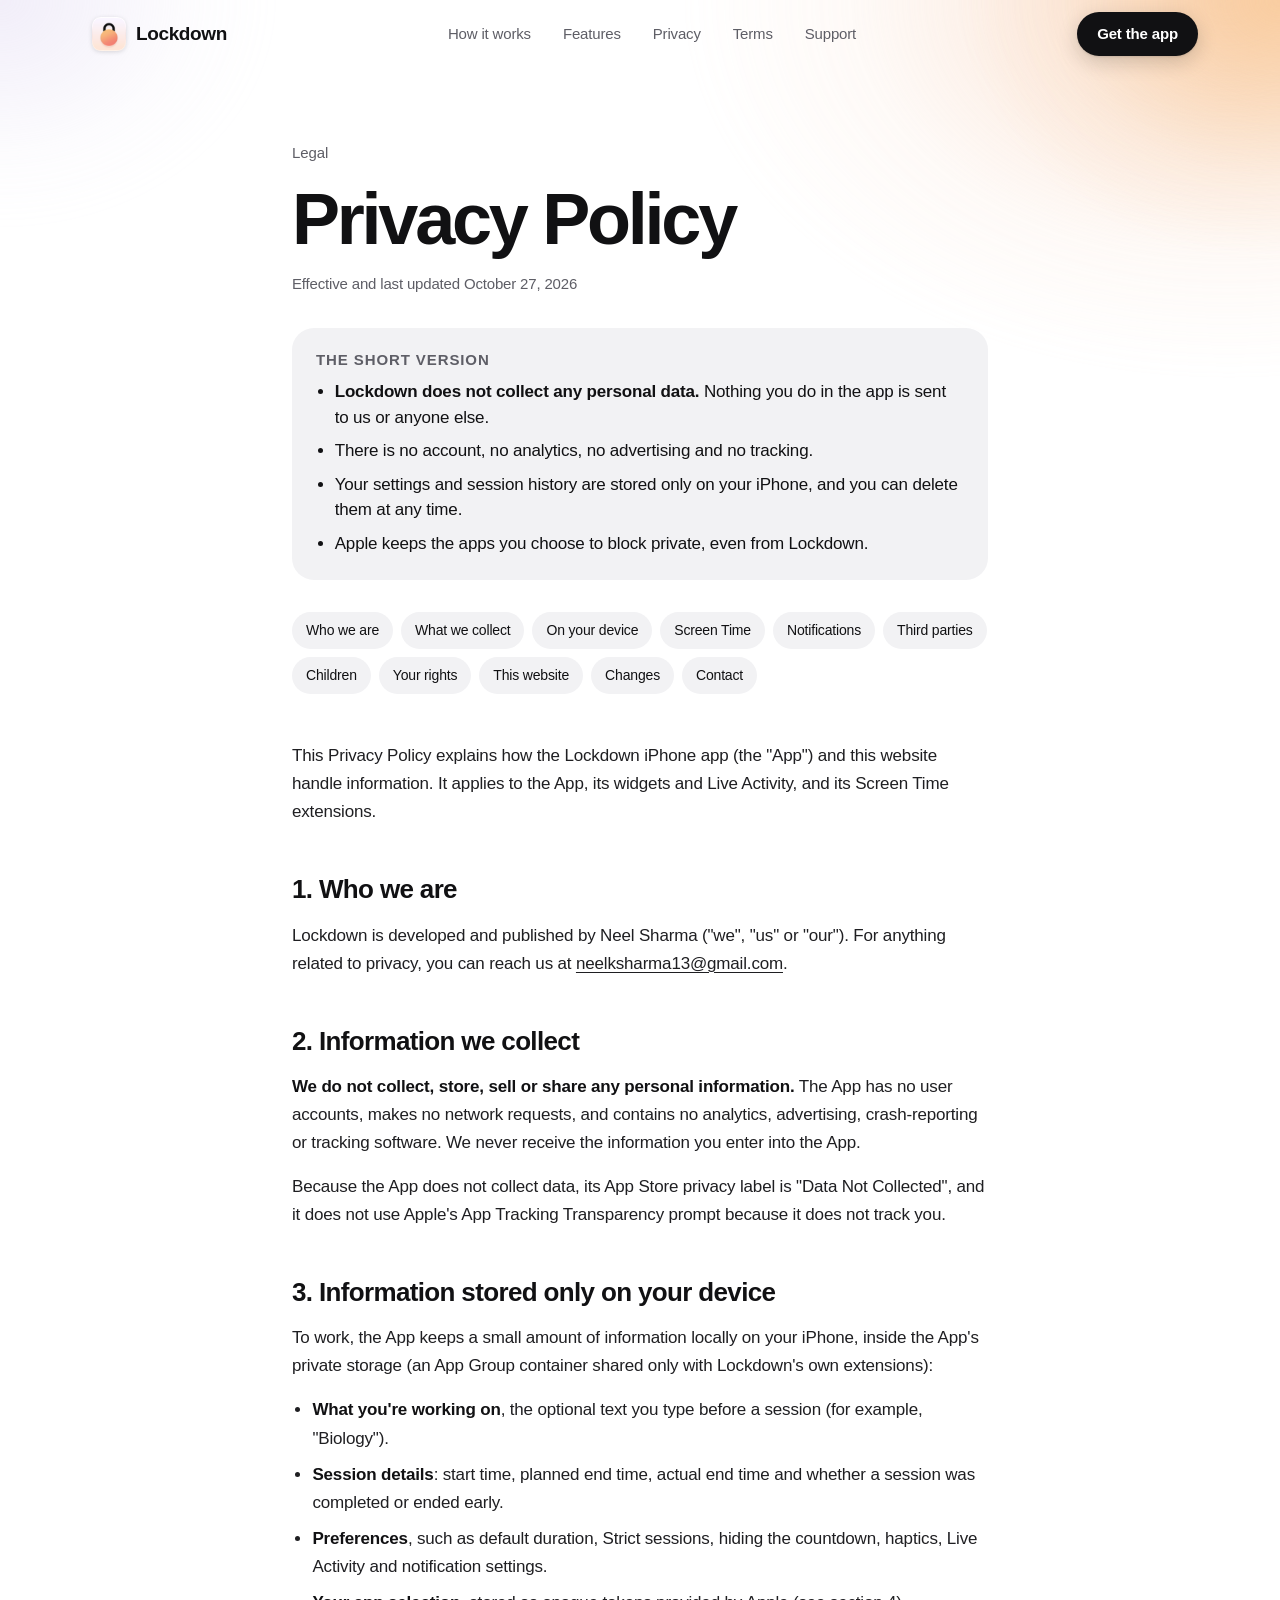
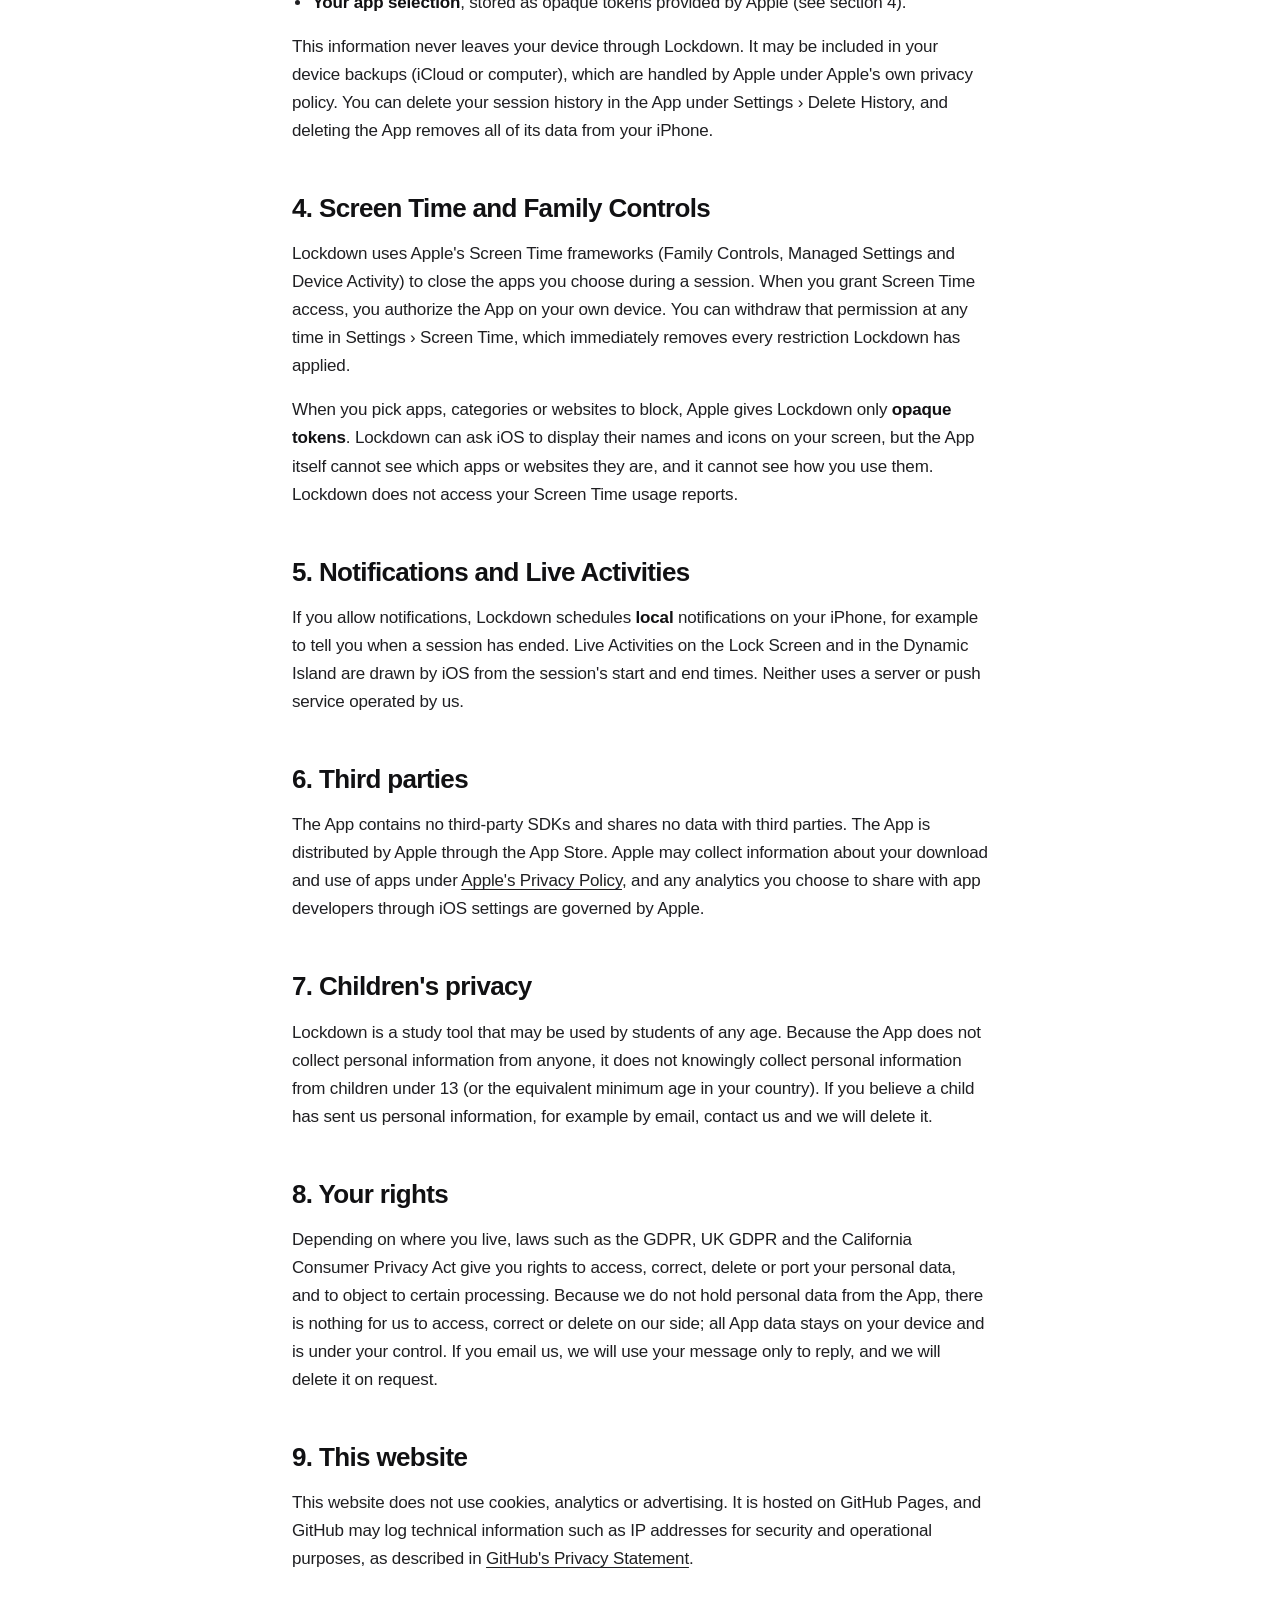
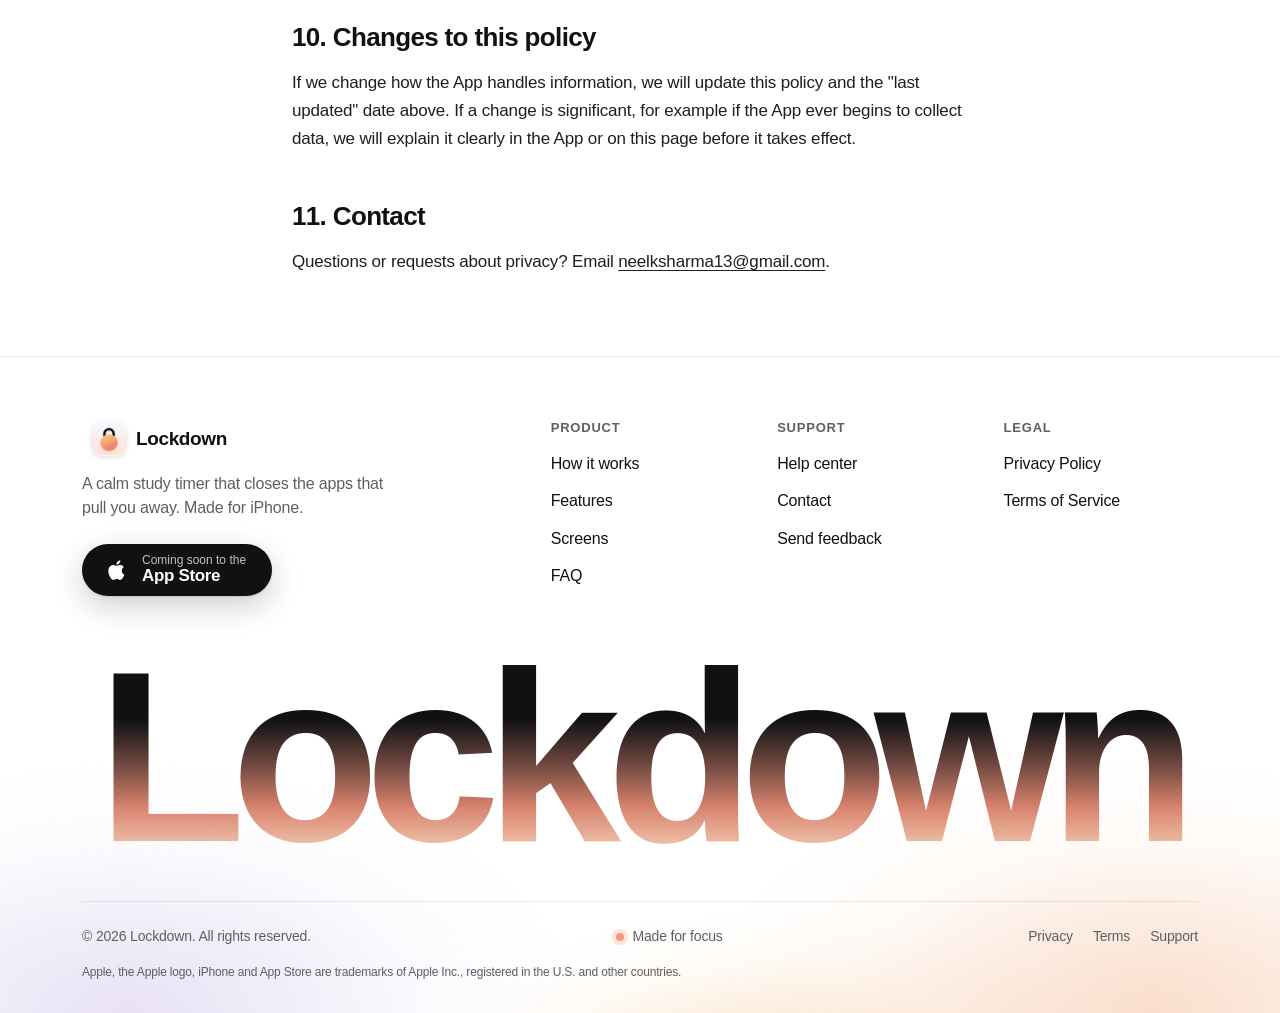
==== commit c8b602d1: "Use the real Icon Composer app icon Render the icon from AppIcon.icon with Icon Composer's ictool (l" ====
--- a/privacy/index.html
+++ b/privacy/index.html
@@ -18,7 +18,8 @@
   <meta property="og:image" content="https://neel-sh.github.io/Lockdown-website/assets/img/og-image.jpg">
   <meta name="twitter:card" content="summary_large_image">
   <link rel="icon" href="../favicon.ico" sizes="any">
-  <link rel="icon" type="image/png" sizes="64x64" href="../assets/img/favicon-64.png">
+  <link rel="icon" type="image/png" sizes="64x64" href="../assets/img/favicon-64.png" media="(prefers-color-scheme: light)">
+  <link rel="icon" type="image/png" sizes="64x64" href="../assets/img/favicon-dark-64.png" media="(prefers-color-scheme: dark)">
   <link rel="apple-touch-icon" href="../assets/img/apple-touch-icon.png">
   <link rel="manifest" href="../site.webmanifest">
   <link rel="stylesheet" href="../assets/css/site.css">
@@ -58,7 +59,7 @@
   <header class="nav" role="banner">
     <div class="wrap">
       <a class="brand" href="../" aria-label="Lockdown home">
-        <img src="../assets/img/icon-192.png" alt="" width="32" height="32">
+        <picture><source media="(prefers-color-scheme: dark)" srcset="../assets/img/icon-dark-192.png"><img src="../assets/img/icon-192.png" alt="" width="32" height="32"></picture>
         Lockdown
       </a>
       <nav aria-label="Primary">
@@ -156,7 +157,7 @@
     <div class="wrap" style="position: relative; z-index: 1">
       <div class="top">
         <div class="about">
-          <a class="brand" href="../"><img src="../assets/img/icon-192.png" alt="" width="32" height="32" loading="lazy">Lockdown</a>
+          <a class="brand" href="../"><picture><source media="(prefers-color-scheme: dark)" srcset="../assets/img/icon-dark-192.png"><img src="../assets/img/icon-192.png" alt="" width="32" height="32" loading="lazy"></picture>Lockdown</a>
           <p>A calm study timer that closes the apps that pull you away. Made for iPhone.</p>
           <a class="store" data-store href="../#download" aria-label="Download Lockdown on the App Store">
             <svg viewBox="0 0 24 24" fill="currentColor" aria-hidden="true"><path d="M16.37 12.62c-.02-2.3 1.88-3.4 1.96-3.46-1.07-1.56-2.73-1.78-3.32-1.8-1.41-.14-2.76.83-3.47.83-.72 0-1.82-.81-3-.79-1.54.02-2.96.9-3.75 2.27-1.6 2.78-.41 6.89 1.15 9.14.76 1.1 1.67 2.34 2.86 2.3 1.15-.05 1.58-.74 2.97-.74 1.38 0 1.78.74 2.99.72 1.24-.02 2.02-1.12 2.77-2.23.87-1.28 1.23-2.52 1.25-2.58-.03-.01-2.39-.92-2.41-3.66zM14.1 5.86c.63-.77 1.06-1.83.94-2.89-.91.04-2.02.61-2.67 1.37-.58.68-1.1 1.77-.96 2.81 1.02.08 2.06-.52 2.69-1.29z"/></svg>
--- a/assets/css/site.css
+++ b/assets/css/site.css
@@ -161,7 +161,7 @@
 }
 .nav .wrap { display: flex; align-items: center; justify-content: space-between; gap: var(--s4); }
 .brand { display: inline-flex; align-items: center; gap: 10px; text-decoration: none; font-weight: 650; font-size: 19px; letter-spacing: -0.02em; }
-.brand img { width: 32px; height: 32px; border-radius: 8px; box-shadow: 0 1px 3px rgba(0,0,0,.12); }
+.brand img { width: 34px; height: 34px; filter: drop-shadow(0 1px 2px rgba(0,0,0,.14)); }
 .nav-links { display: none; gap: var(--s8); list-style: none; margin: 0; padding: 0; }
 .nav-links a { text-decoration: none; font-size: 15px; color: var(--graphite); font-weight: 500; transition: color .2s; }
 .nav-links a:hover { color: var(--ink); }
@@ -405,7 +405,7 @@
 .cta h2 { font-size: clamp(56px, 10vw, 128px); letter-spacing: -0.05em; }
 .cta .sub { margin: var(--s5) auto 0; max-width: 34ch; }
 .cta .hero-cta { justify-content: center; }
-.cta .icon { width: 112px; height: 112px; margin: 0 auto var(--s8); border-radius: 26px; box-shadow: 0 20px 40px rgba(120, 60, 30, .18); }
+.cta .icon { width: 128px; height: 128px; margin: 0 auto var(--s8); filter: drop-shadow(0 20px 30px rgba(120, 60, 30, .2)); }
 
 /* ---------- Footer ---------- */
 .footer { position: relative; overflow: hidden; isolation: isolate; padding: var(--s16) 0 var(--s8); border-top: 1px solid var(--hairline); }
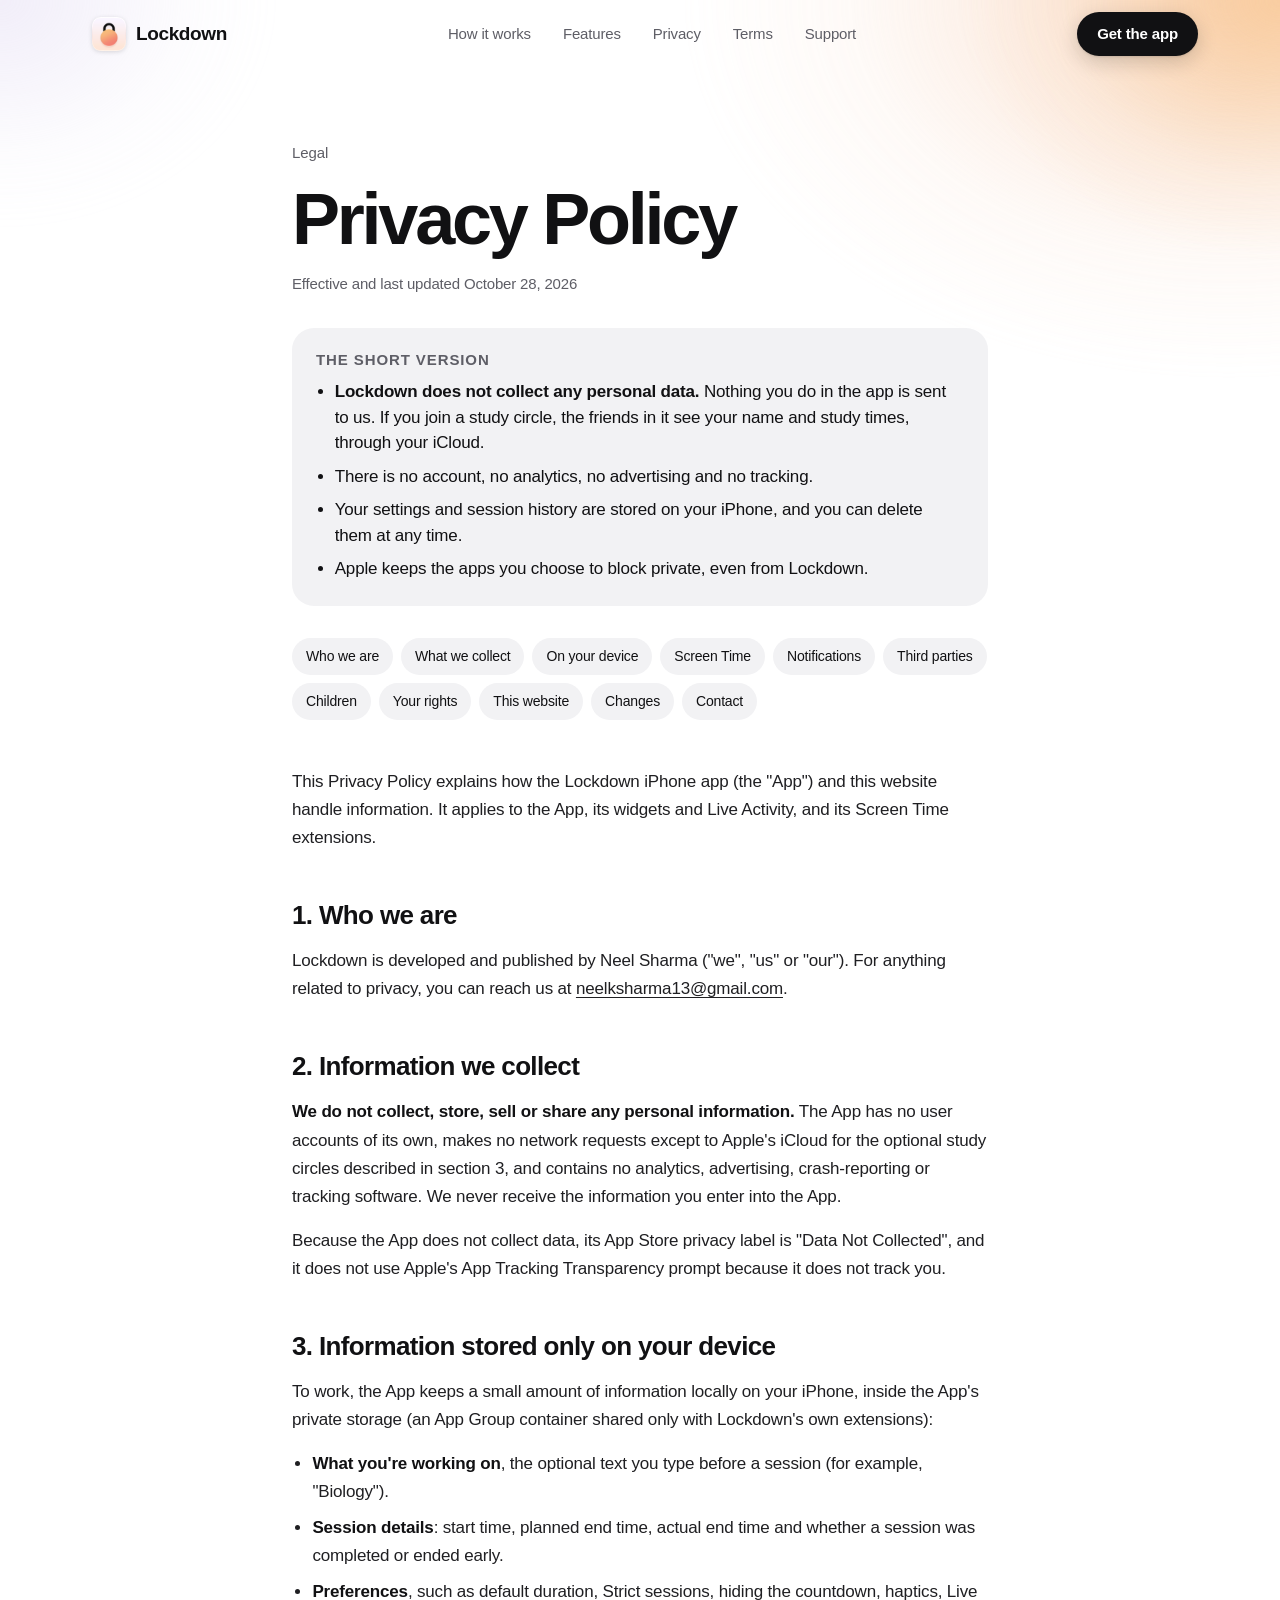
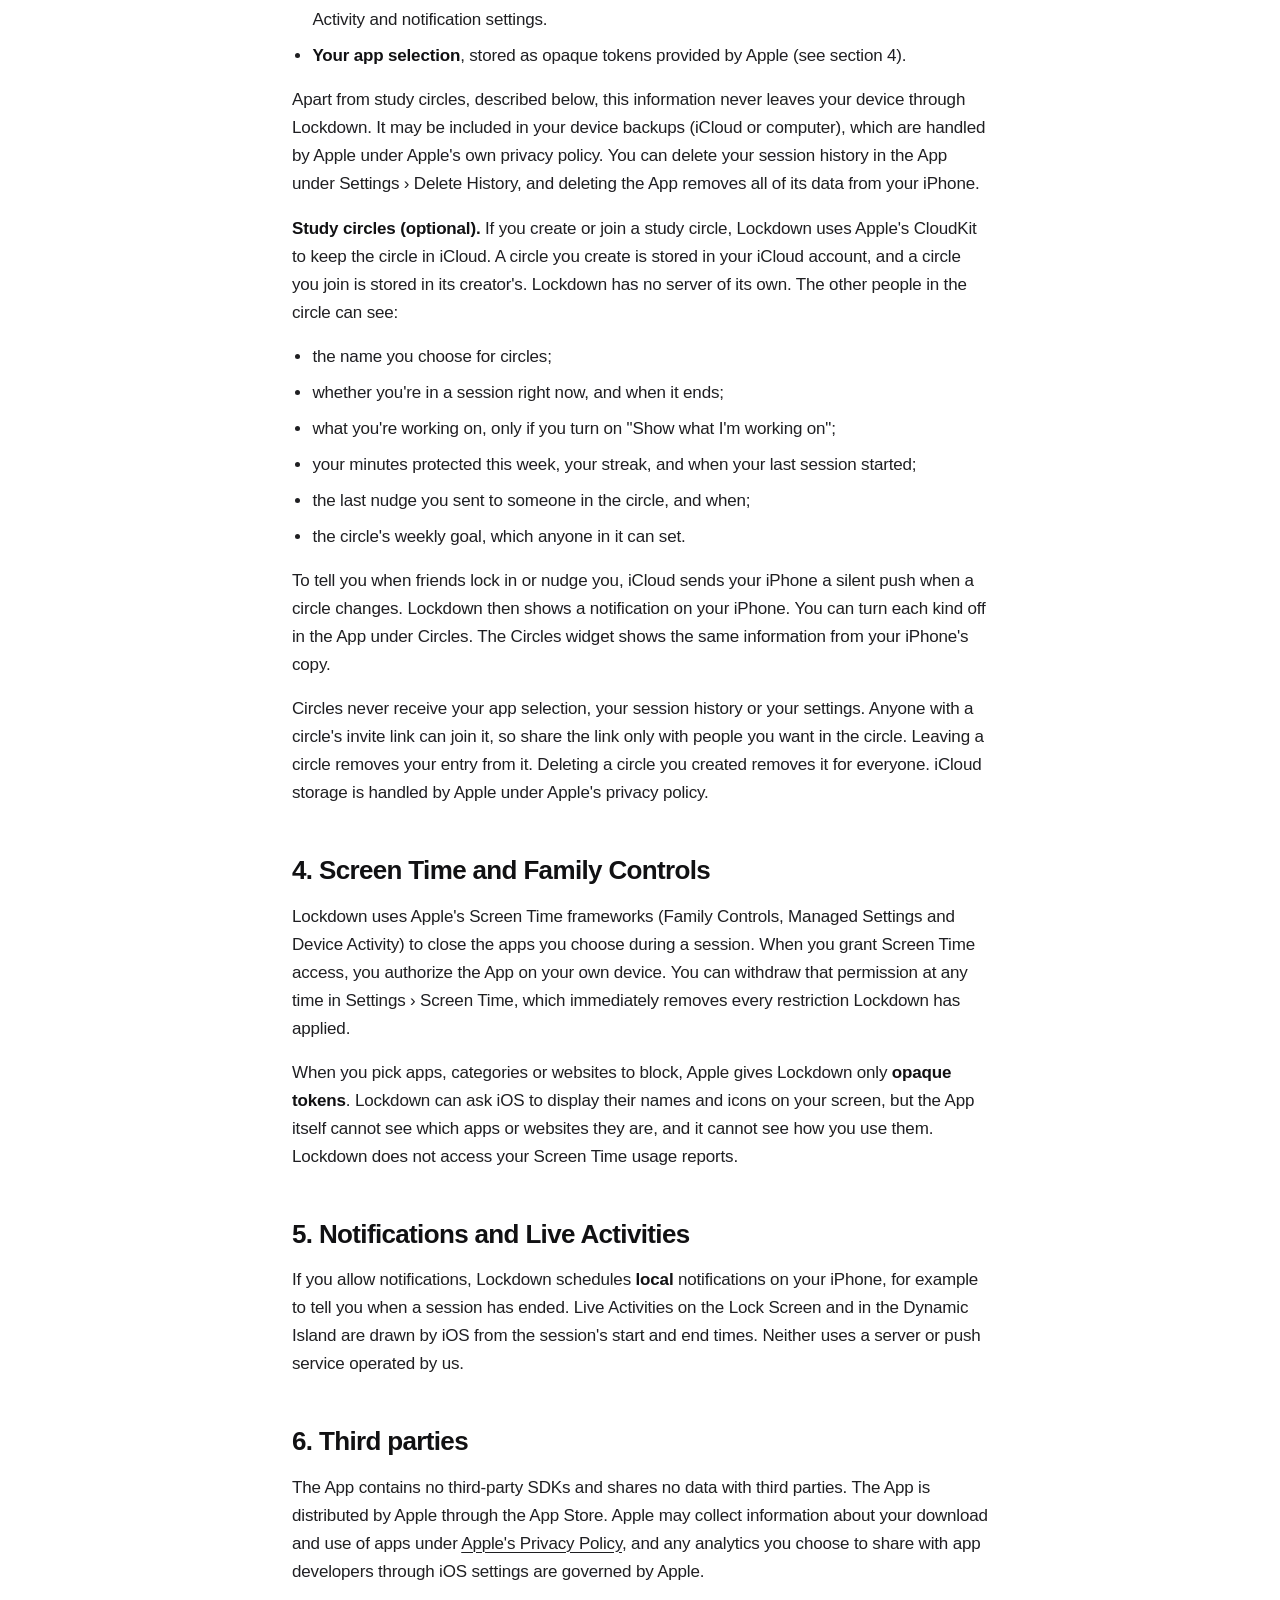
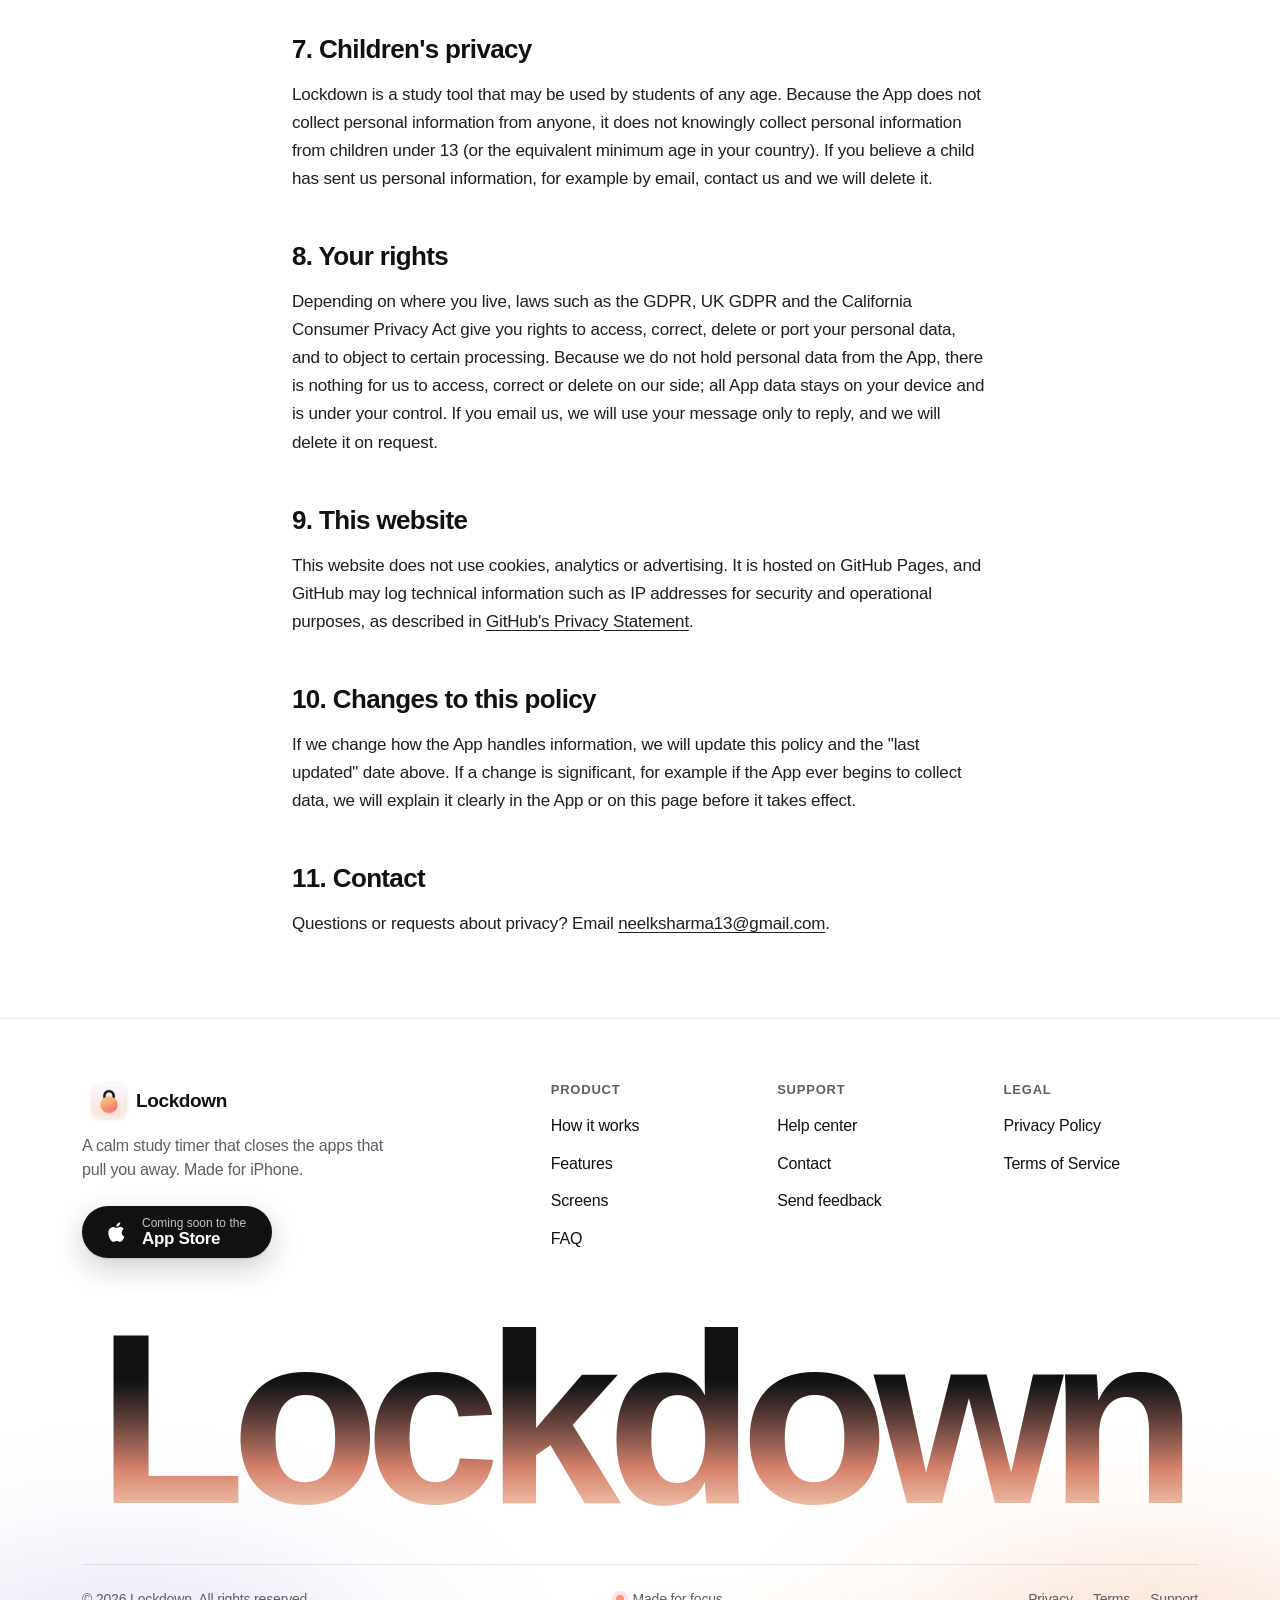
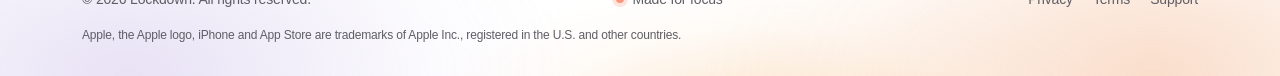
==== commit e7b7baca: "Describe study circles in the privacy policy Circles share a chosen name, session times, weekly tota" ====
--- a/privacy/index.html
+++ b/privacy/index.html
@@ -48,7 +48,7 @@
       "@type": "WebPage",
       "name": "Lockdown Privacy Policy",
       "url": "https://neel-sh.github.io/Lockdown-website/privacy/",
-      "dateModified": "2026-10-27"
+      "dateModified": "2026-10-28"
     }
   ]
   </script>
@@ -84,14 +84,14 @@
     <div class="wrap">
       <span class="eyebrow">Legal</span>
       <h1>Privacy Policy</h1>
-      <p class="meta">Effective and last updated October 27, 2026</p>
+      <p class="meta">Effective and last updated October 28, 2026</p>
 
       <div class="summary">
         <h2>The short version</h2>
         <ul>
-          <li><strong>Lockdown does not collect any personal data.</strong> Nothing you do in the app is sent to us or anyone else.</li>
+          <li><strong>Lockdown does not collect any personal data.</strong> Nothing you do in the app is sent to us. If you join a study circle, the friends in it see your name and study times, through your iCloud.</li>
           <li>There is no account, no analytics, no advertising and no tracking.</li>
-          <li>Your settings and session history are stored only on your iPhone, and you can delete them at any time.</li>
+          <li>Your settings and session history are stored on your iPhone, and you can delete them at any time.</li>
           <li>Apple keeps the apps you choose to block private, even from Lockdown.</li>
         </ul>
       </div>
@@ -107,7 +107,7 @@
         <p>Lockdown is developed and published by Neel Sharma ("we", "us" or "our"). For anything related to privacy, you can reach us at <a href="mailto:neelksharma13@gmail.com">neelksharma13@gmail.com</a>.</p>
 
         <h2 id="collect">2. Information we collect</h2>
-        <p><strong>We do not collect, store, sell or share any personal information.</strong> The App has no user accounts, makes no network requests, and contains no analytics, advertising, crash-reporting or tracking software. We never receive the information you enter into the App.</p>
+        <p><strong>We do not collect, store, sell or share any personal information.</strong> The App has no user accounts of its own, makes no network requests except to Apple's iCloud for the optional study circles described in section 3, and contains no analytics, advertising, crash-reporting or tracking software. We never receive the information you enter into the App.</p>
         <p>Because the App does not collect data, its App Store privacy label is "Data Not Collected", and it does not use Apple's App Tracking Transparency prompt because it does not track you.</p>
 
         <h2 id="device">3. Information stored only on your device</h2>
@@ -118,7 +118,19 @@
           <li><strong>Preferences</strong>, such as default duration, Strict sessions, hiding the countdown, haptics, Live Activity and notification settings.</li>
           <li><strong>Your app selection</strong>, stored as opaque tokens provided by Apple (see section 4).</li>
         </ul>
-        <p>This information never leaves your device through Lockdown. It may be included in your device backups (iCloud or computer), which are handled by Apple under Apple's own privacy policy. You can delete your session history in the App under Settings › Delete History, and deleting the App removes all of its data from your iPhone.</p>
+        <p>Apart from study circles, described below, this information never leaves your device through Lockdown. It may be included in your device backups (iCloud or computer), which are handled by Apple under Apple's own privacy policy. You can delete your session history in the App under Settings › Delete History, and deleting the App removes all of its data from your iPhone.</p>
+
+        <p><strong>Study circles (optional).</strong> If you create or join a study circle, Lockdown uses Apple's CloudKit to keep the circle in iCloud. A circle you create is stored in your iCloud account, and a circle you join is stored in its creator's. Lockdown has no server of its own. The other people in the circle can see:</p>
+        <ul>
+          <li>the name you choose for circles;</li>
+          <li>whether you're in a session right now, and when it ends;</li>
+          <li>what you're working on, only if you turn on "Show what I'm working on";</li>
+          <li>your minutes protected this week, your streak, and when your last session started;</li>
+          <li>the last nudge you sent to someone in the circle, and when;</li>
+          <li>the circle's weekly goal, which anyone in it can set.</li>
+        </ul>
+        <p>To tell you when friends lock in or nudge you, iCloud sends your iPhone a silent push when a circle changes. Lockdown then shows a notification on your iPhone. You can turn each kind off in the App under Circles. The Circles widget shows the same information from your iPhone's copy.</p>
+        <p>Circles never receive your app selection, your session history or your settings. Anyone with a circle's invite link can join it, so share the link only with people you want in the circle. Leaving a circle removes your entry from it. Deleting a circle you created removes it for everyone. iCloud storage is handled by Apple under Apple's privacy policy.</p>
 
         <h2 id="screentime">4. Screen Time and Family Controls</h2>
         <p>Lockdown uses Apple's Screen Time frameworks (Family Controls, Managed Settings and Device Activity) to close the apps you choose during a session. When you grant Screen Time access, you authorize the App on your own device. You can withdraw that permission at any time in Settings › Screen Time, which immediately removes every restriction Lockdown has applied.</p>
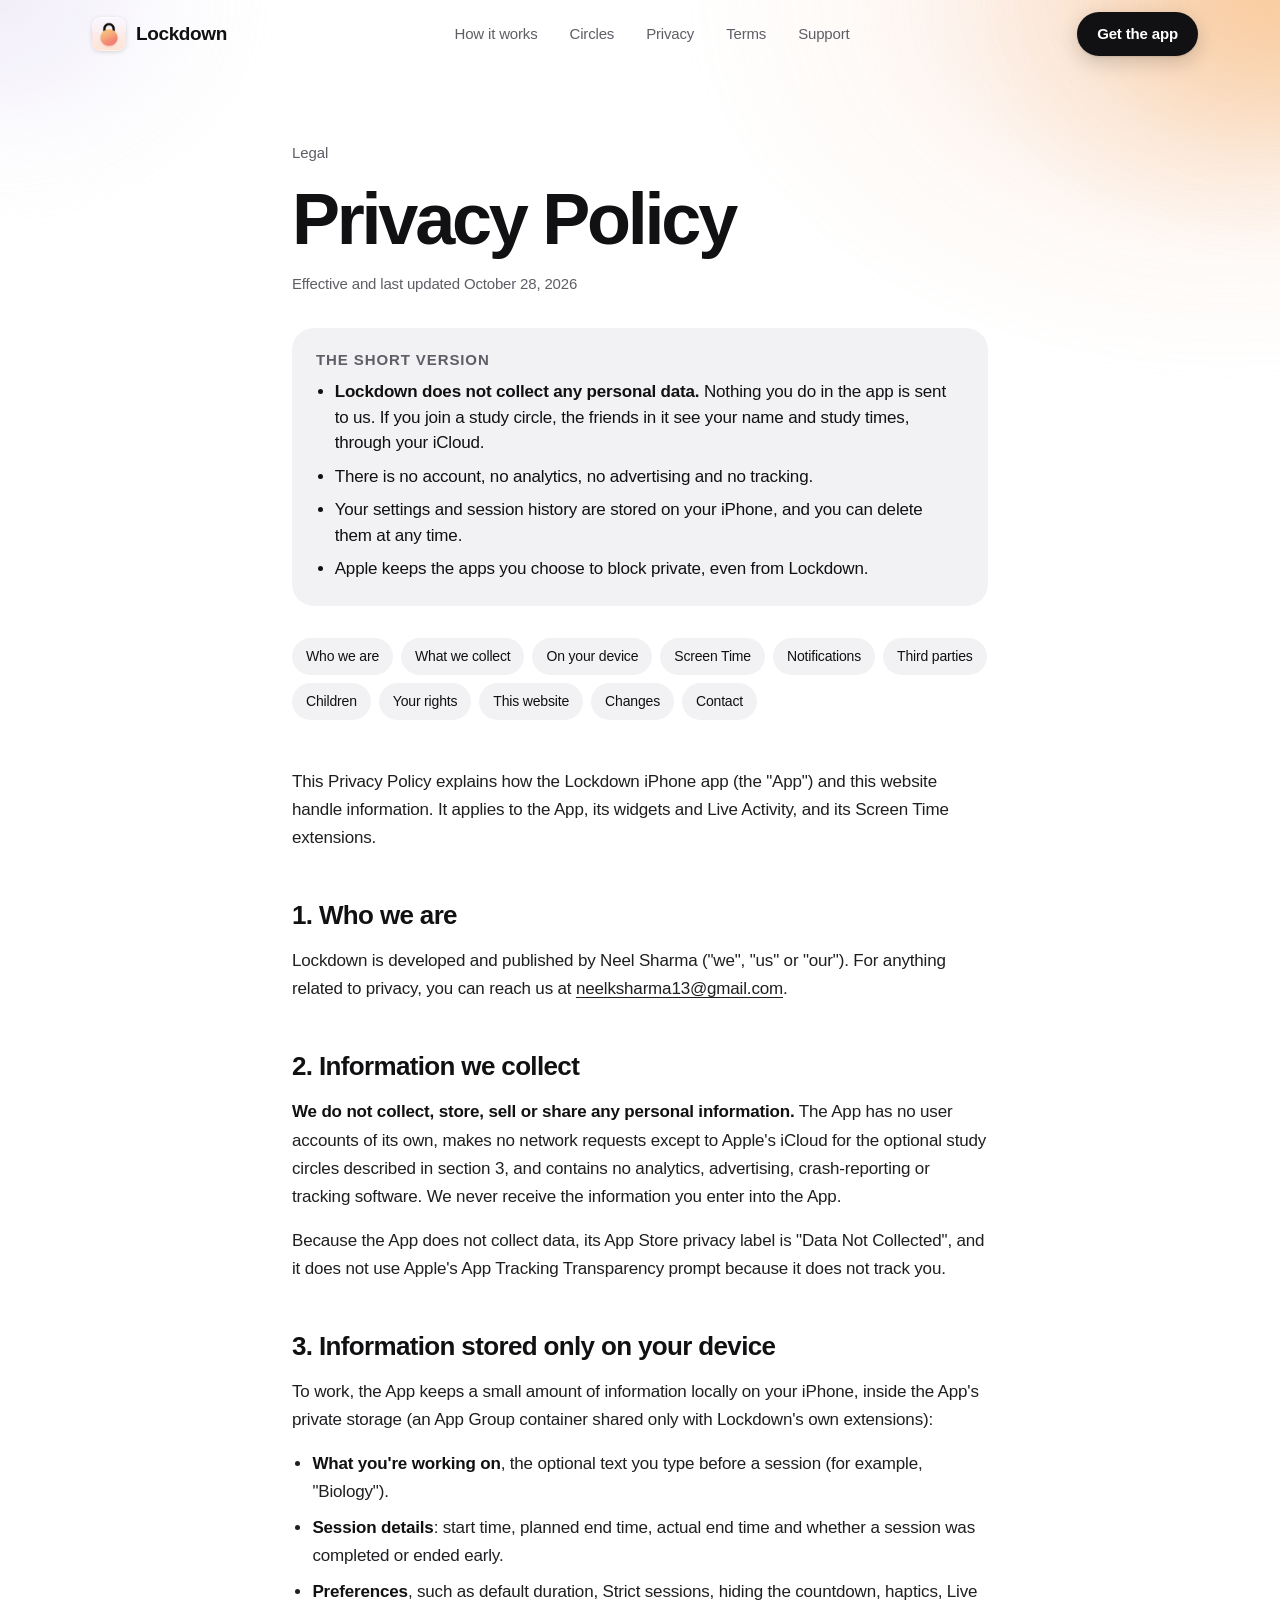
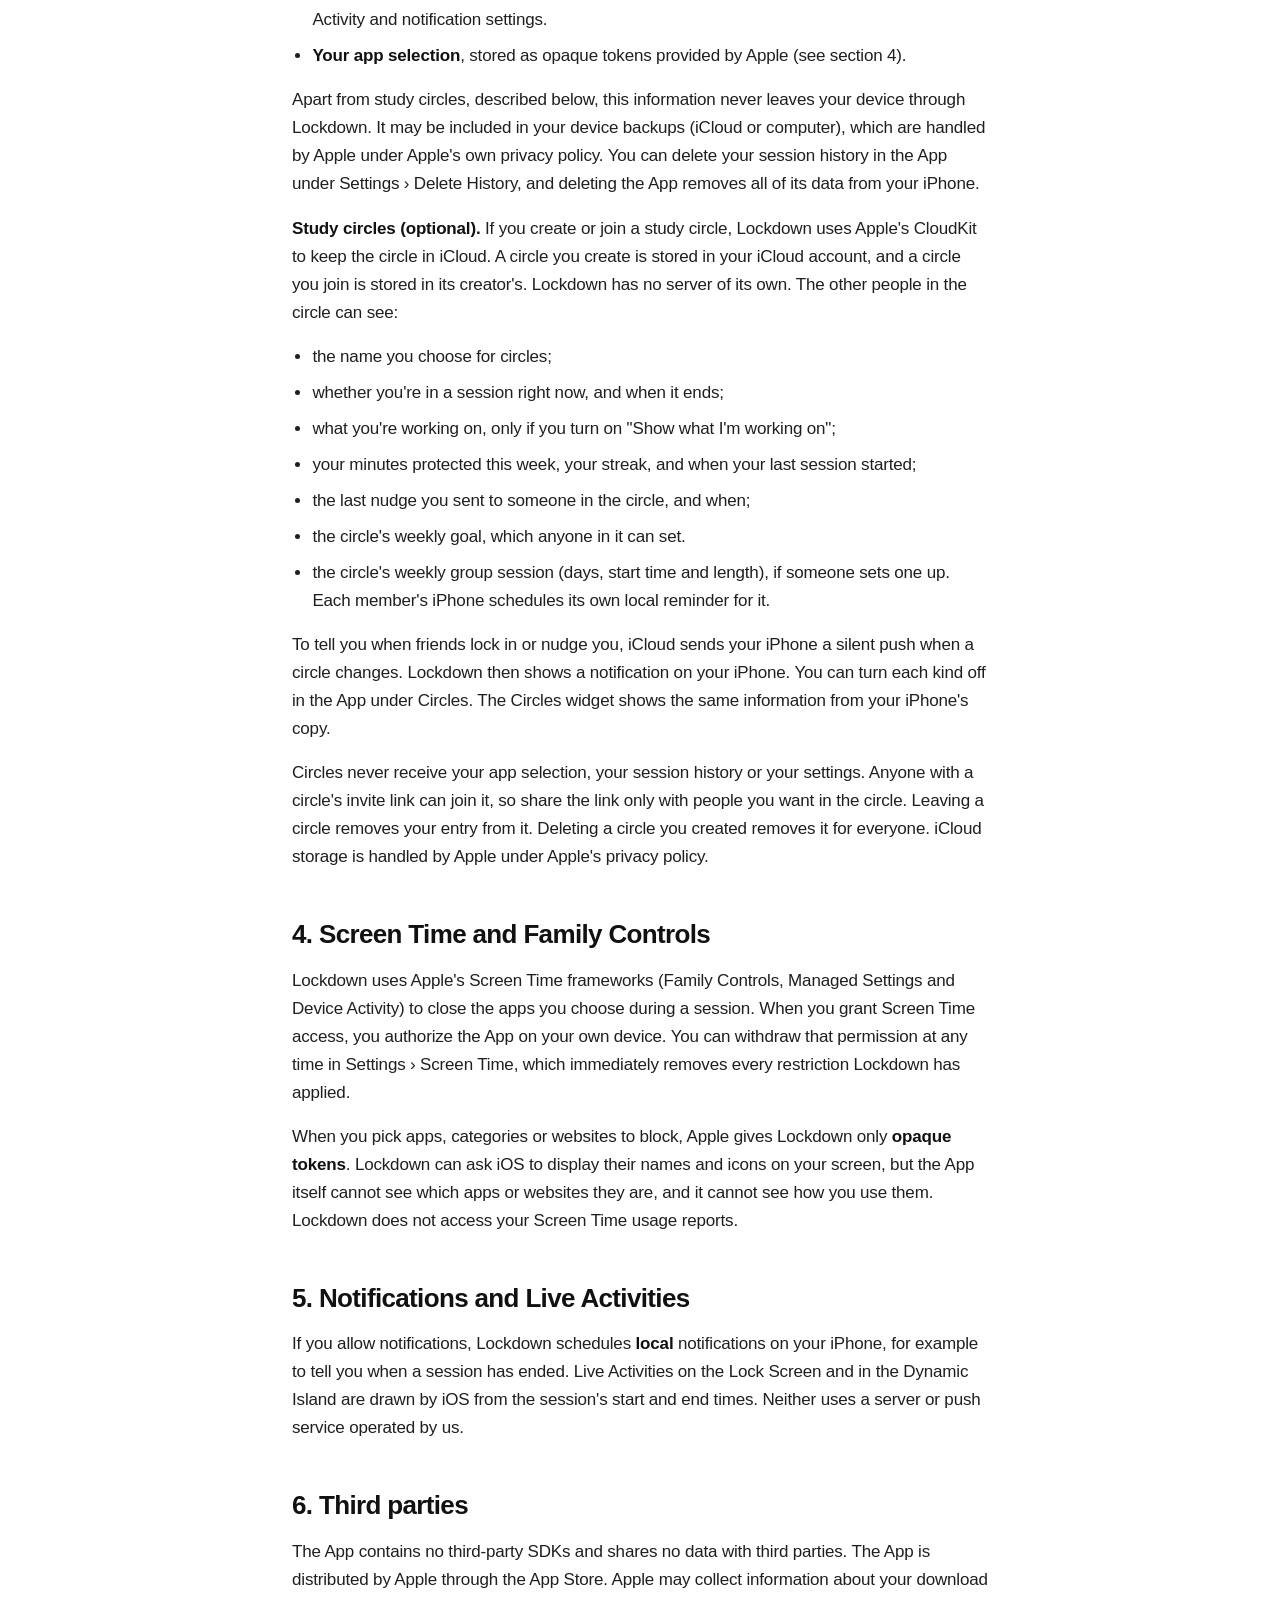
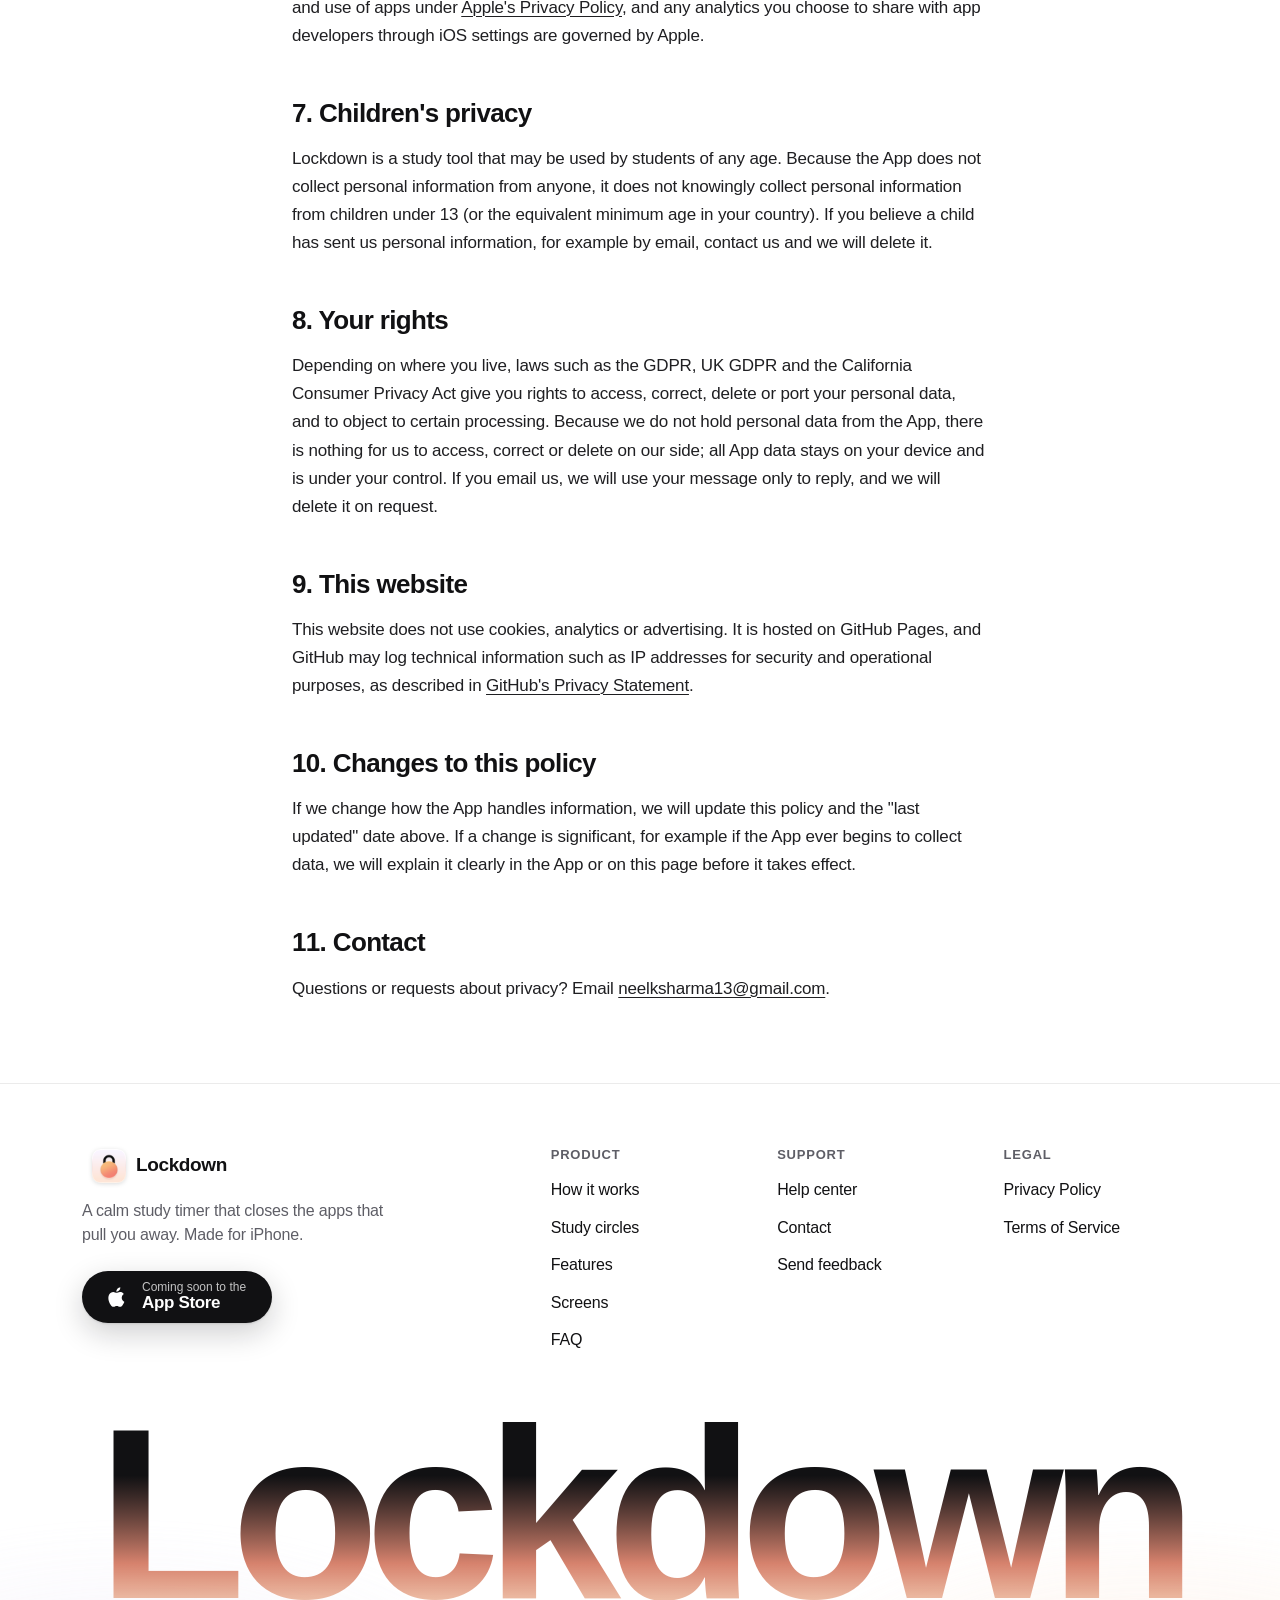
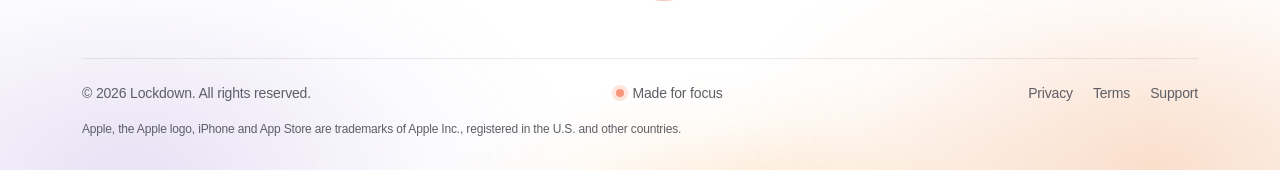
==== commit ce6aec38: "Feature study circles on the website Add a Circles section to the home page with real screenshots of" ====
--- a/privacy/index.html
+++ b/privacy/index.html
@@ -65,7 +65,7 @@
       <nav aria-label="Primary">
         <ul class="nav-links">
           <li><a href="../#how">How it works</a></li>
-          <li><a href="../#features">Features</a></li>
+          <li><a href="../#circles">Circles</a></li>
           <li><a href="../privacy/">Privacy</a></li>
           <li><a href="../terms/">Terms</a></li>
           <li><a href="../support/">Support</a></li>
@@ -128,6 +128,7 @@
           <li>your minutes protected this week, your streak, and when your last session started;</li>
           <li>the last nudge you sent to someone in the circle, and when;</li>
           <li>the circle's weekly goal, which anyone in it can set.</li>
+          <li>the circle's weekly group session (days, start time and length), if someone sets one up. Each member's iPhone schedules its own local reminder for it.</li>
         </ul>
         <p>To tell you when friends lock in or nudge you, iCloud sends your iPhone a silent push when a circle changes. Lockdown then shows a notification on your iPhone. You can turn each kind off in the App under Circles. The Circles widget shows the same information from your iPhone's copy.</p>
         <p>Circles never receive your app selection, your session history or your settings. Anyone with a circle's invite link can join it, so share the link only with people you want in the circle. Leaving a circle removes your entry from it. Deleting a circle you created removes it for everyone. iCloud storage is handled by Apple under Apple's privacy policy.</p>
@@ -181,6 +182,7 @@
             <h4>Product</h4>
             <ul>
               <li><a href="../#how">How it works</a></li>
+              <li><a href="../#circles">Study circles</a></li>
               <li><a href="../#features">Features</a></li>
               <li><a href="../#screens">Screens</a></li>
               <li><a href="../#faq">FAQ</a></li>
--- a/assets/css/site.css
+++ b/assets/css/site.css
@@ -485,3 +485,45 @@
 @media (prefers-contrast: more) {
   :root { --graphite: #45454c; --hairline: rgba(0,0,0,.2); }
 }
+
+/* ---------- Study circles ---------- */
+a.pill { text-decoration: none; transition: transform .25s var(--ease); }
+a.pill:hover { transform: translateY(-1px); }
+.tag { background: var(--ink); color: var(--ground); font-size: 12px; font-weight: 600; padding: 3px 9px; border-radius: 999px; }
+
+.circles-hero { display: grid; gap: var(--s12); align-items: center; }
+.circles-hero h2 { font-size: clamp(48px, 7.4vw, 92px); letter-spacing: -0.045em; }
+.circles-hero .copy { max-width: 520px; }
+@media (min-width: 960px) { .circles-hero { grid-template-columns: 1fr 1.05fr; gap: var(--s16); } }
+
+.duo { position: relative; display: flex; justify-content: center; padding: var(--s8) 0; isolation: isolate; min-height: 560px; }
+.duo .phone { position: relative; z-index: 1; display: block; }
+.duo .phone img { width: 100%; }
+.duo .phone.front { width: min(70vw, 330px); transform: translateX(14%); z-index: 2; }
+.duo .phone.back { position: absolute; width: min(56vw, 270px); left: 50%; top: 50%; transform: translate(-92%, -46%) rotate(-5deg); opacity: .98; }
+@media (max-width: 520px) {
+  .duo .phone.back { display: none; }
+  .duo .phone.front { transform: none; }
+  .duo { min-height: 0; }
+}
+
+.notif {
+  margin-top: var(--s8); display: grid; grid-template-columns: 40px 1fr auto; gap: 12px; align-items: center;
+  position: relative; max-width: 420px; padding: 14px 16px; border-radius: 24px;
+  background: var(--glass); border: 1px solid var(--glass-border);
+  -webkit-backdrop-filter: blur(24px) saturate(170%); backdrop-filter: blur(24px) saturate(170%);
+  box-shadow: 0 1px 2px rgba(17,17,19,.05), 0 16px 40px rgba(120,60,30,.12);
+}
+.notif picture { display: block; grid-column: 1; grid-row: 1; line-height: 0; }
+.notif img { width: 40px; height: 40px; }
+.notif > div { grid-column: 2; grid-row: 1; min-width: 0; }
+.notif .notif-btn { grid-column: 3; grid-row: 1; }
+.notif strong { display: block; font-size: 16px; letter-spacing: -0.01em; }
+.notif span { color: var(--graphite); font-size: 15px; }
+.notif .notif-btn {
+  color: var(--ink); font-weight: 600; font-size: 14px; padding: 7px 16px; border-radius: 999px;
+  background: color-mix(in srgb, var(--lavender) 70%, var(--ground));
+}
+.notif time { position: absolute; top: 10px; right: 16px; font-size: 12px; color: var(--graphite); display: none; }
+.circles .grid { margin-top: var(--s12); }
+.circles-note { margin-top: var(--s6); font-size: 15px; text-align: center; }
